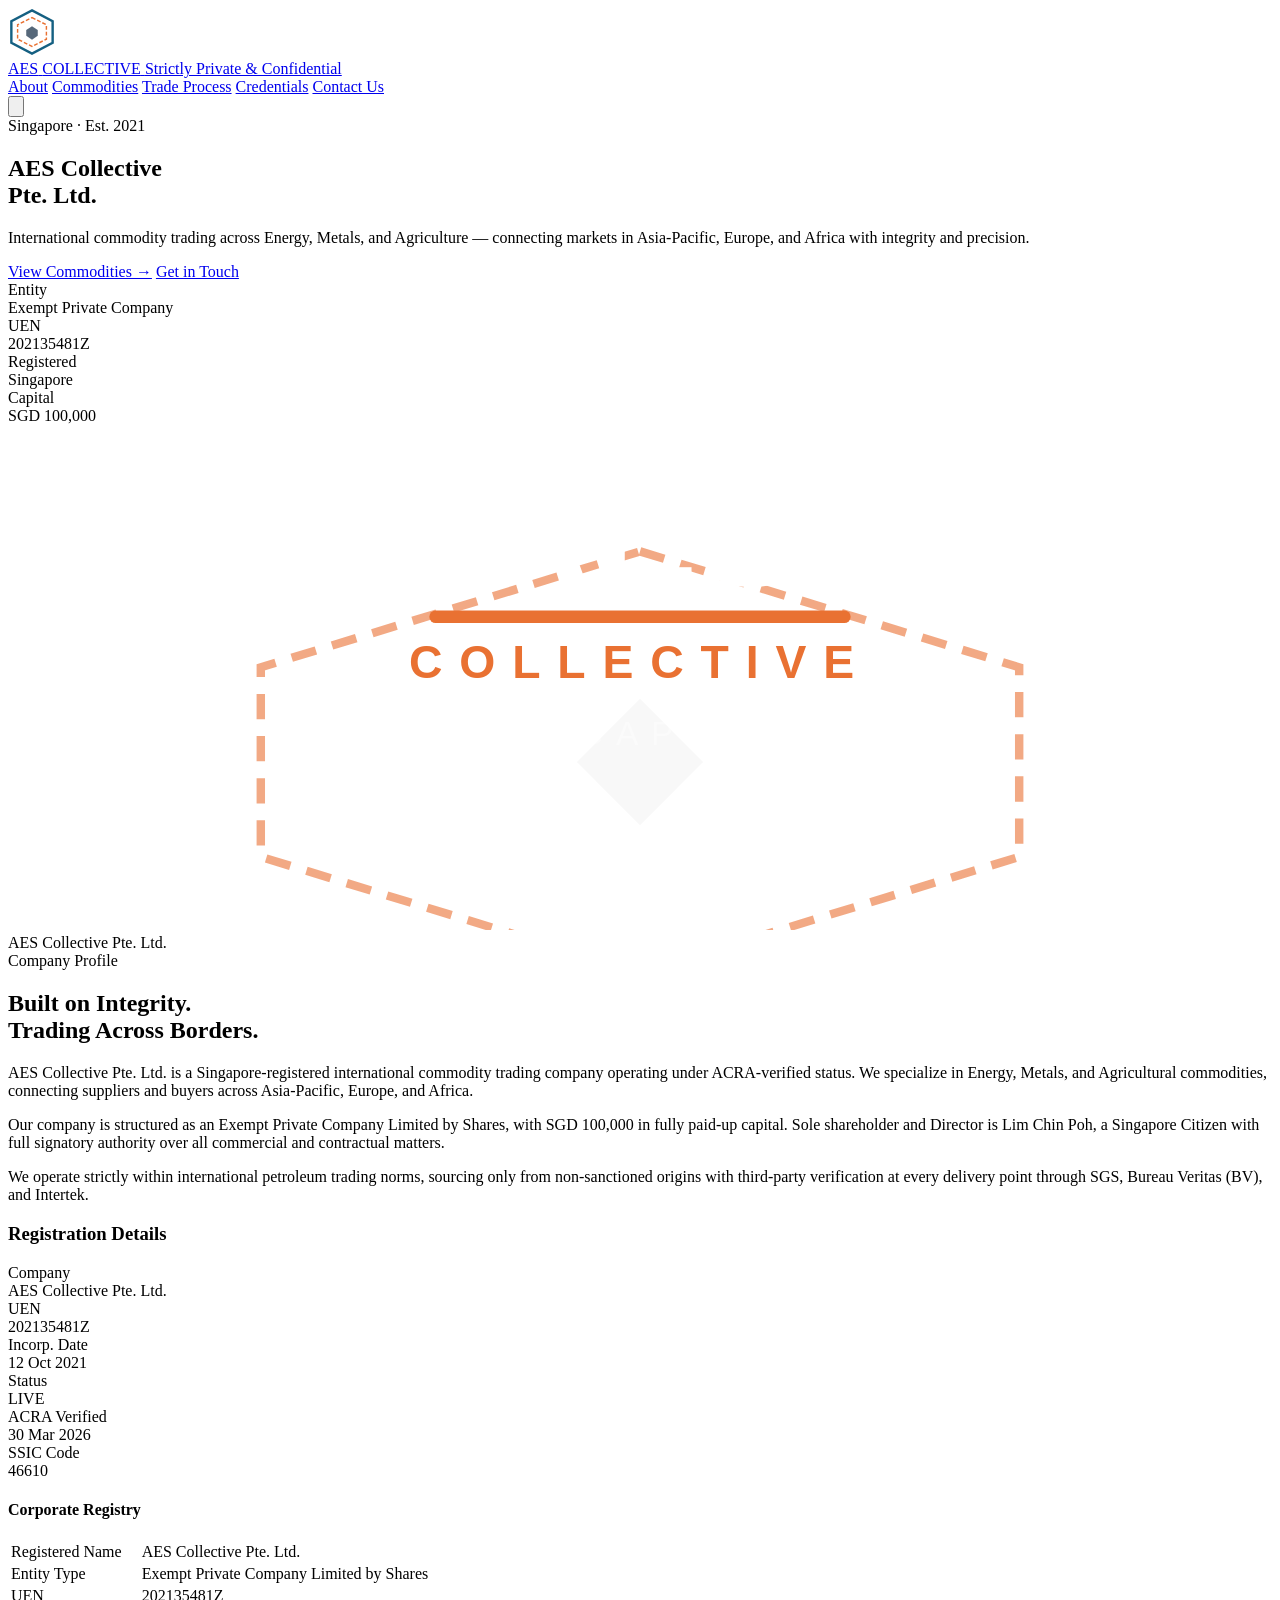
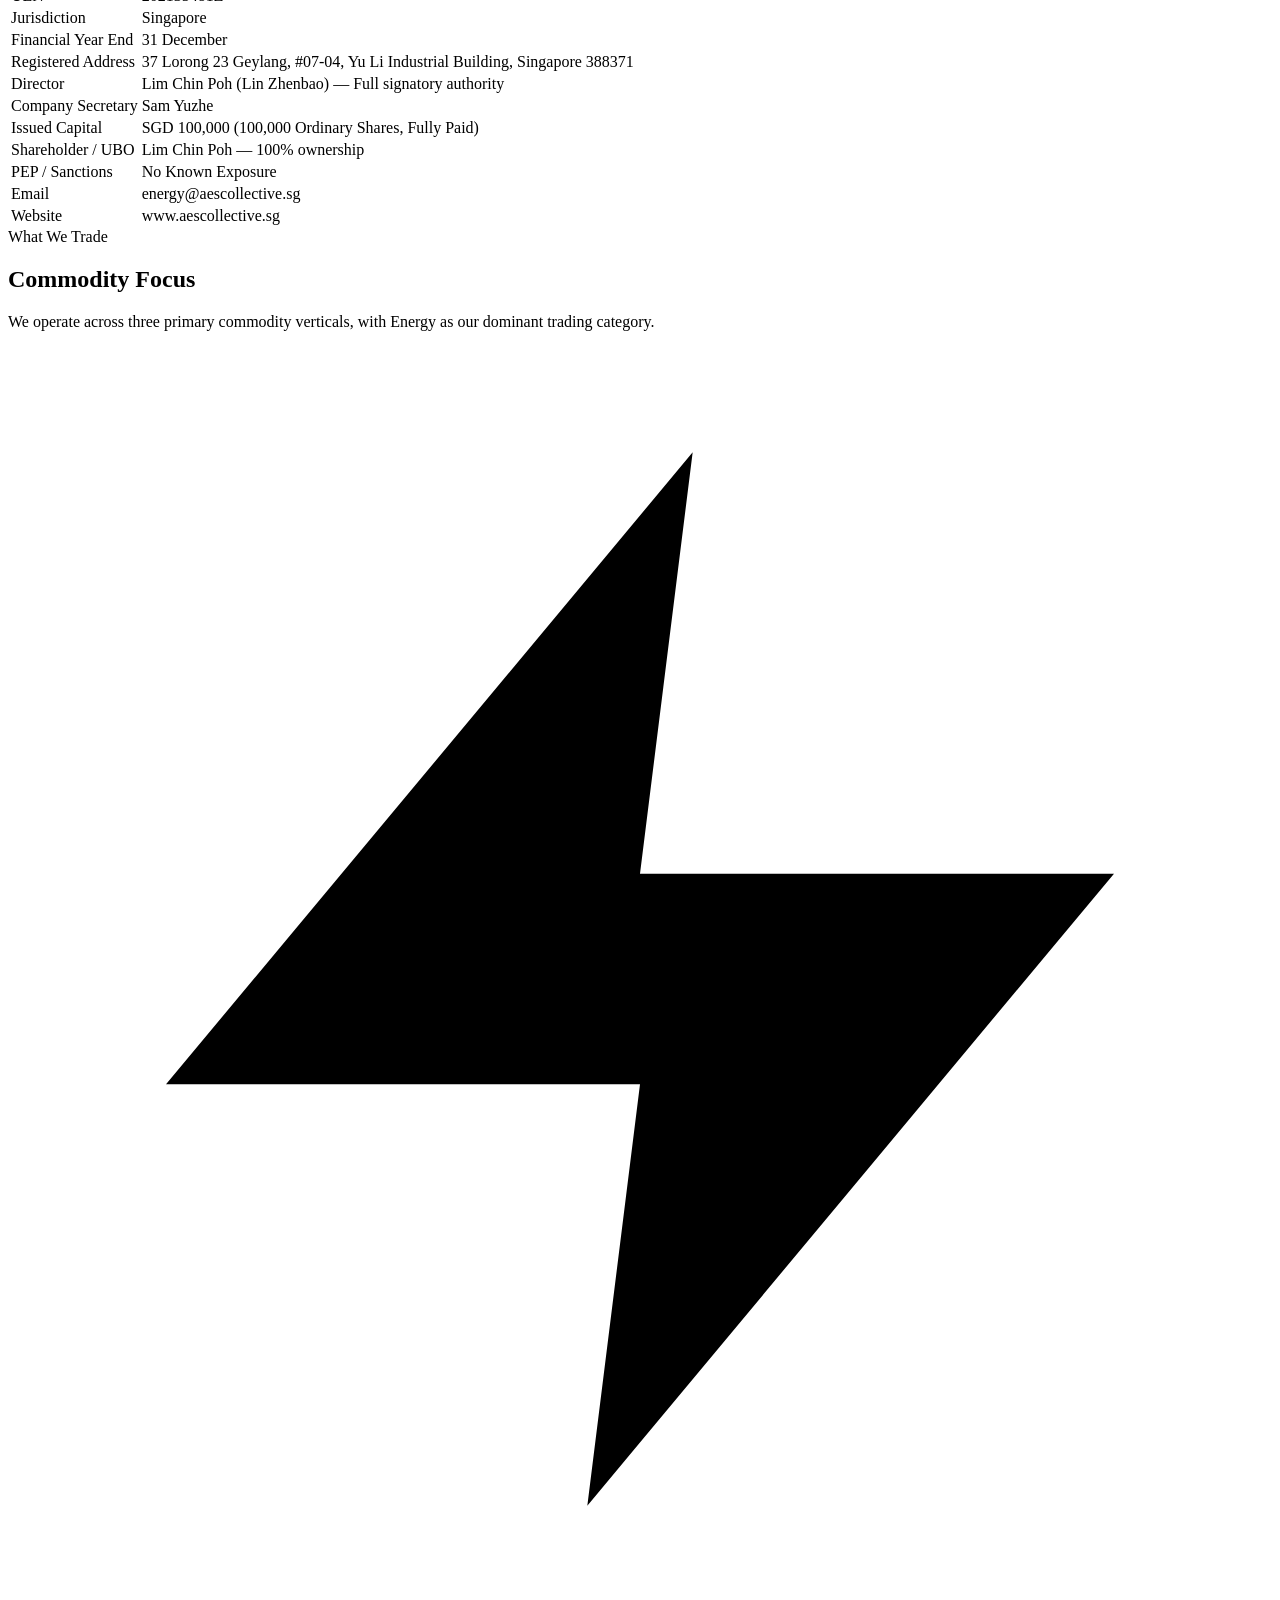
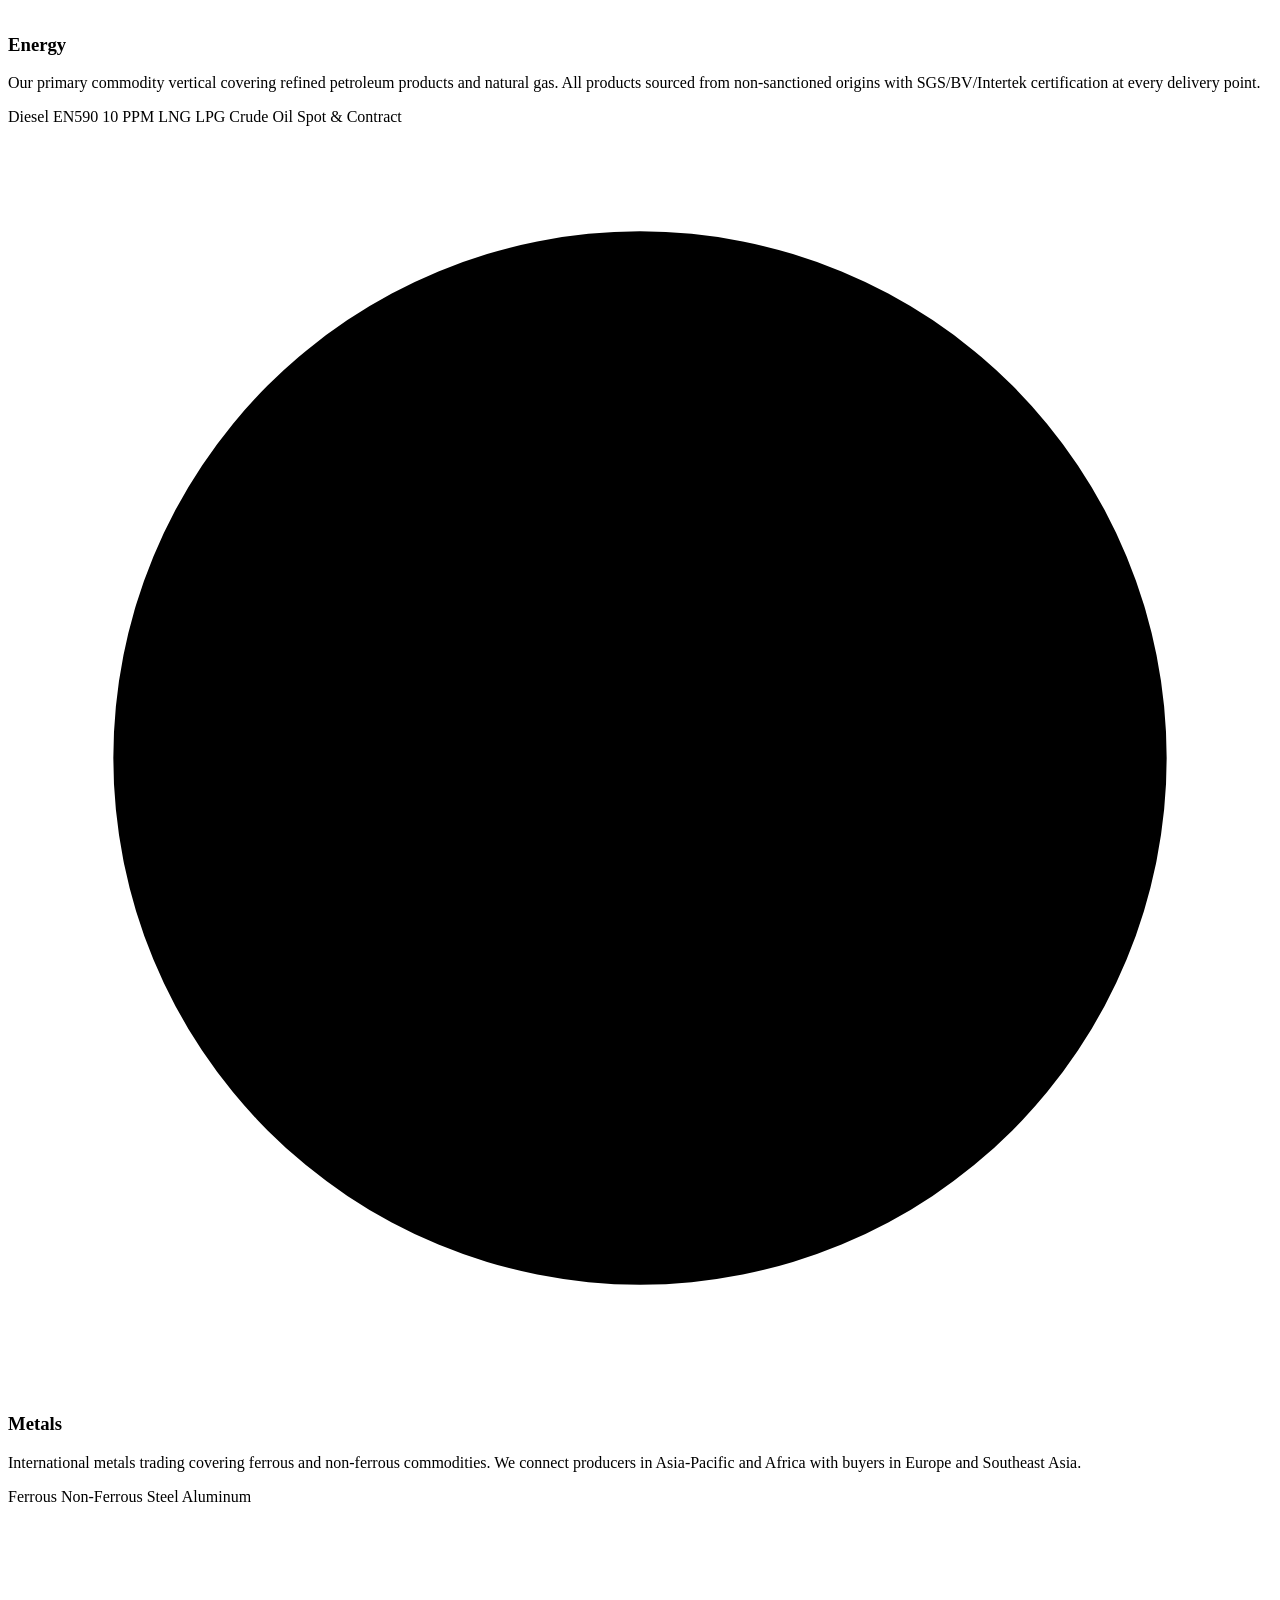
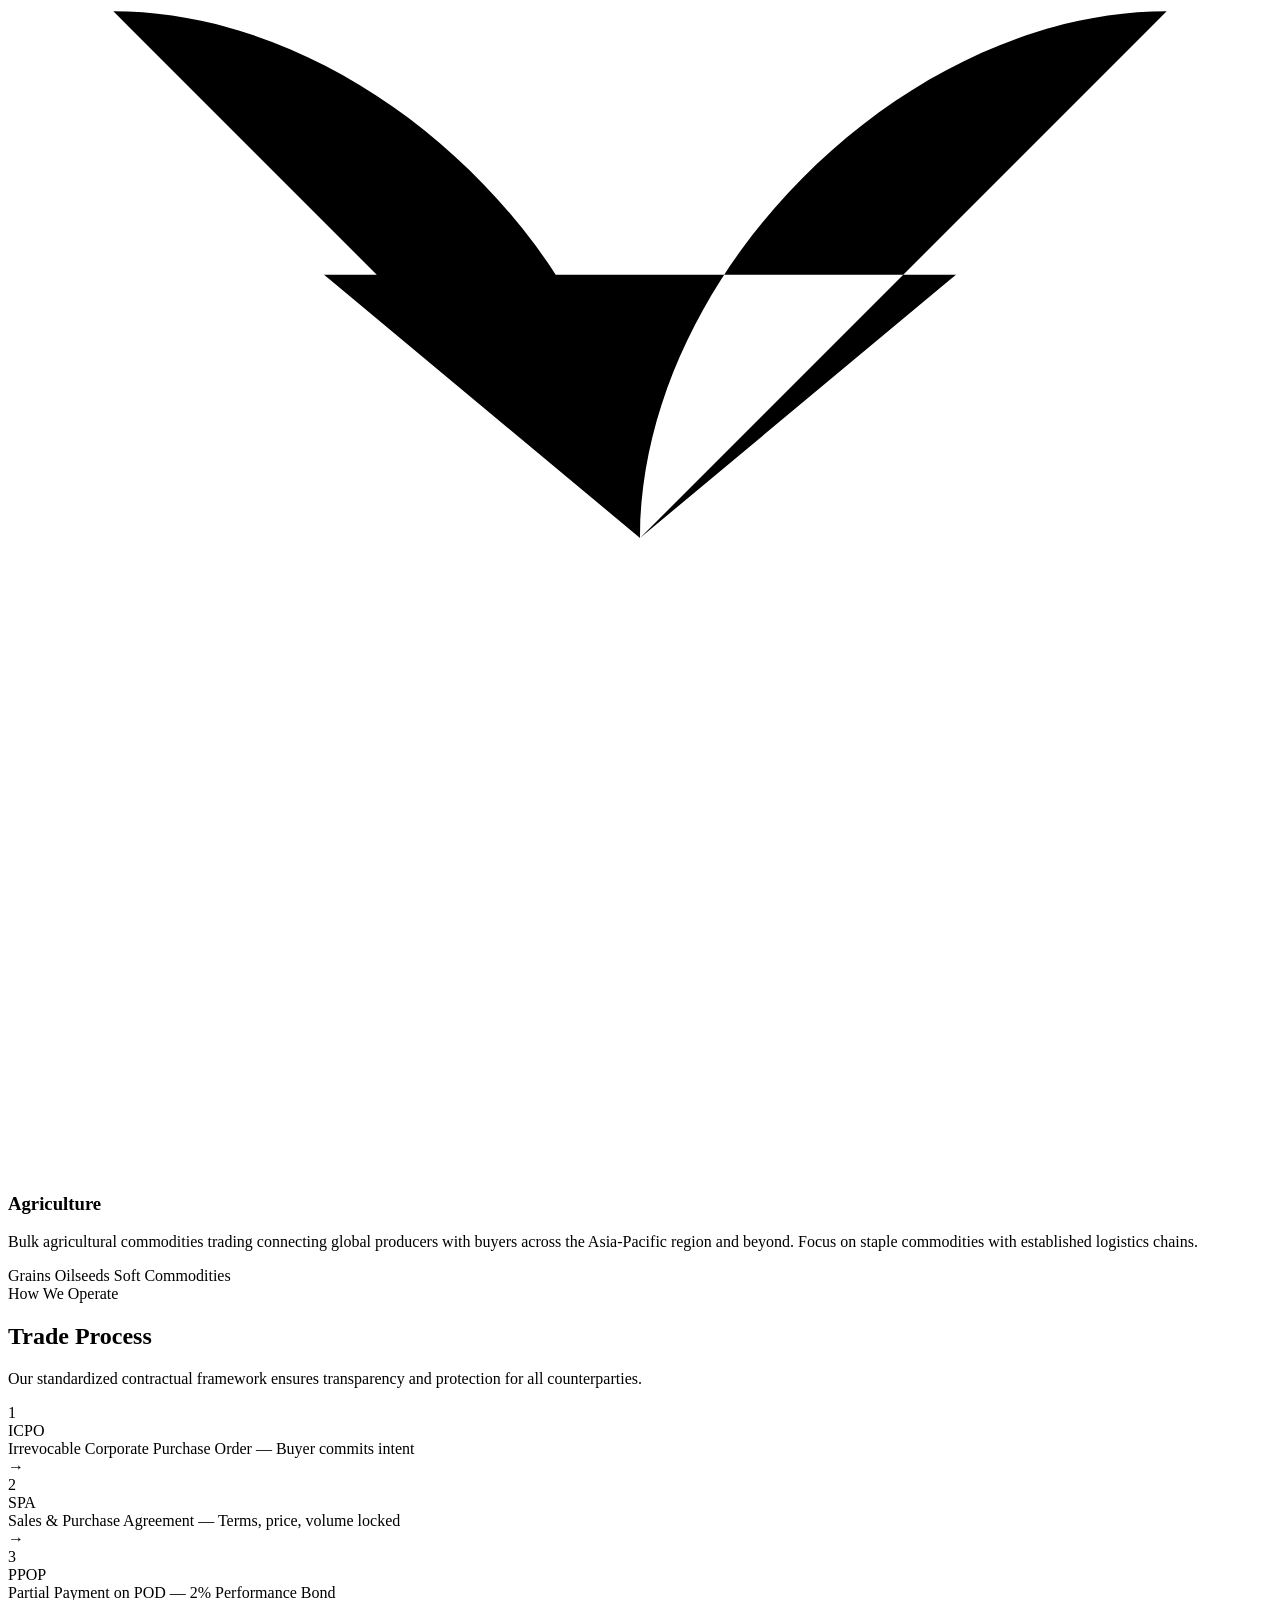
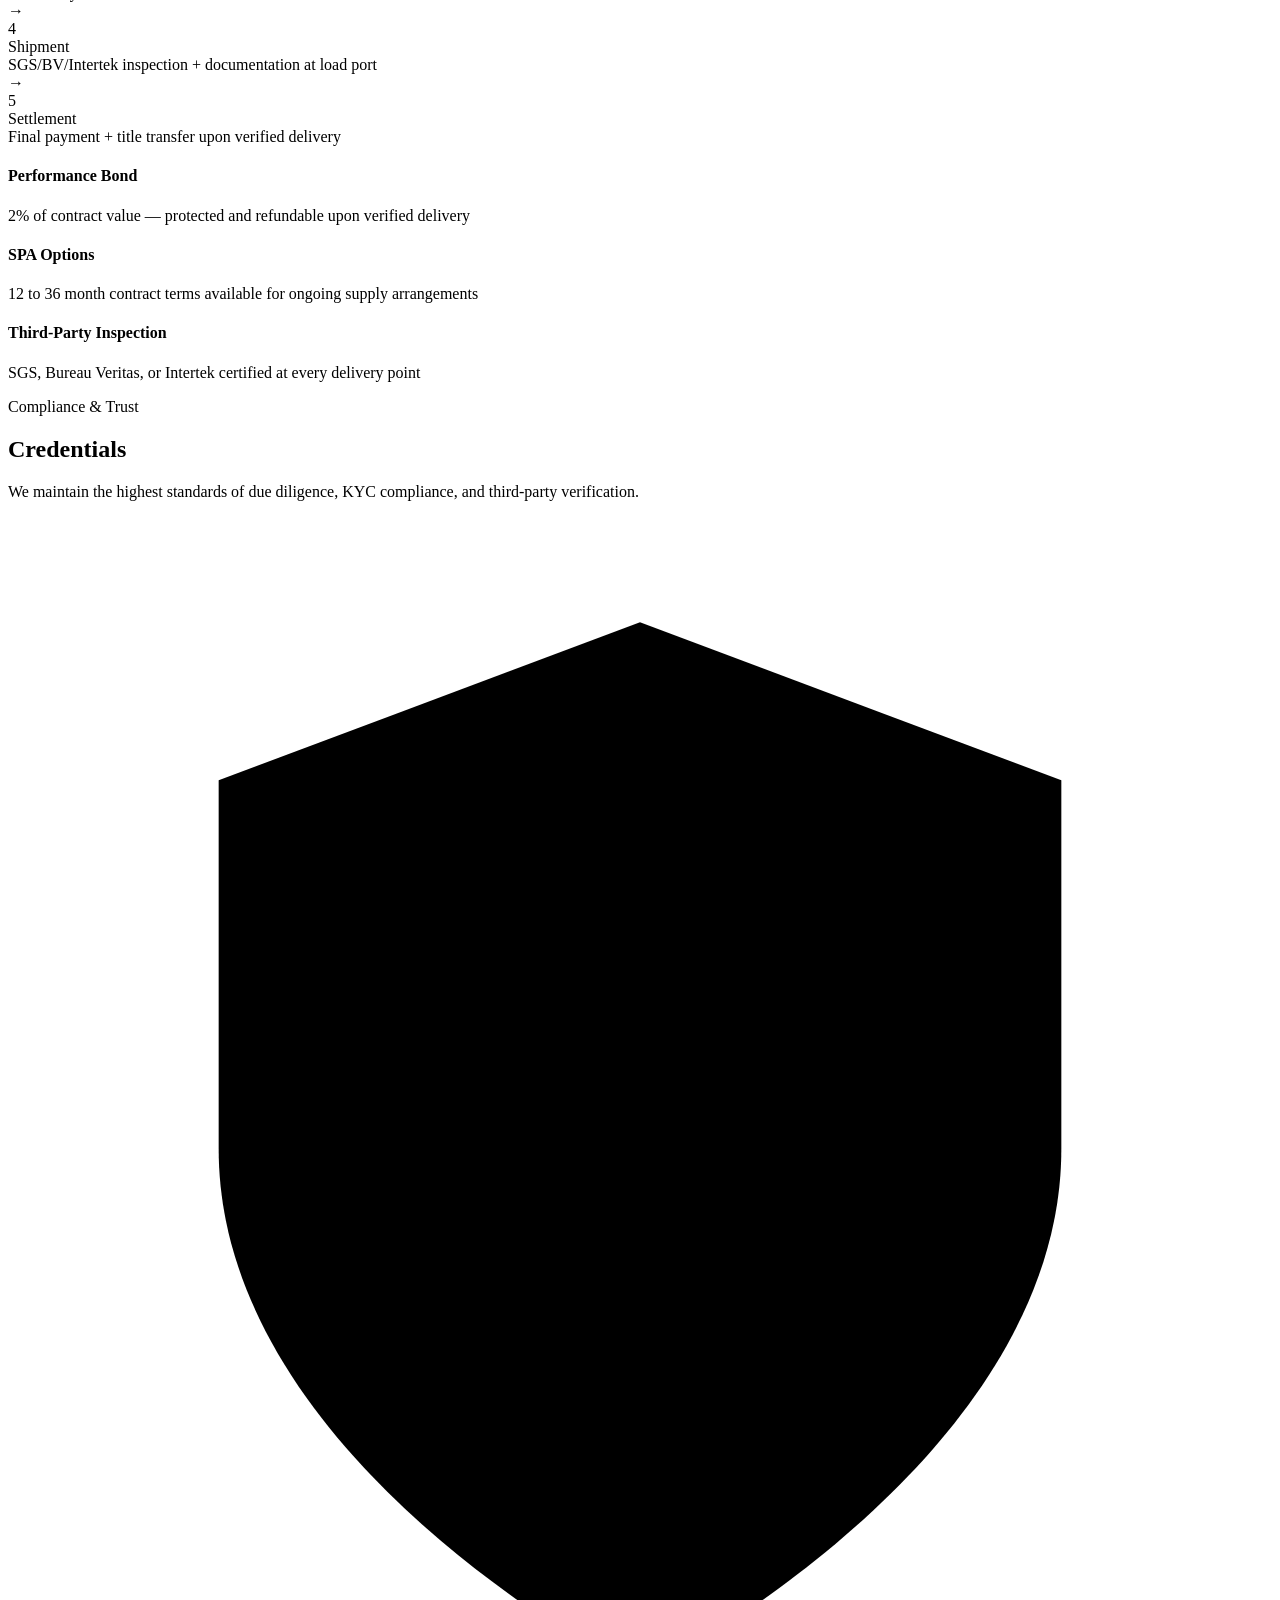
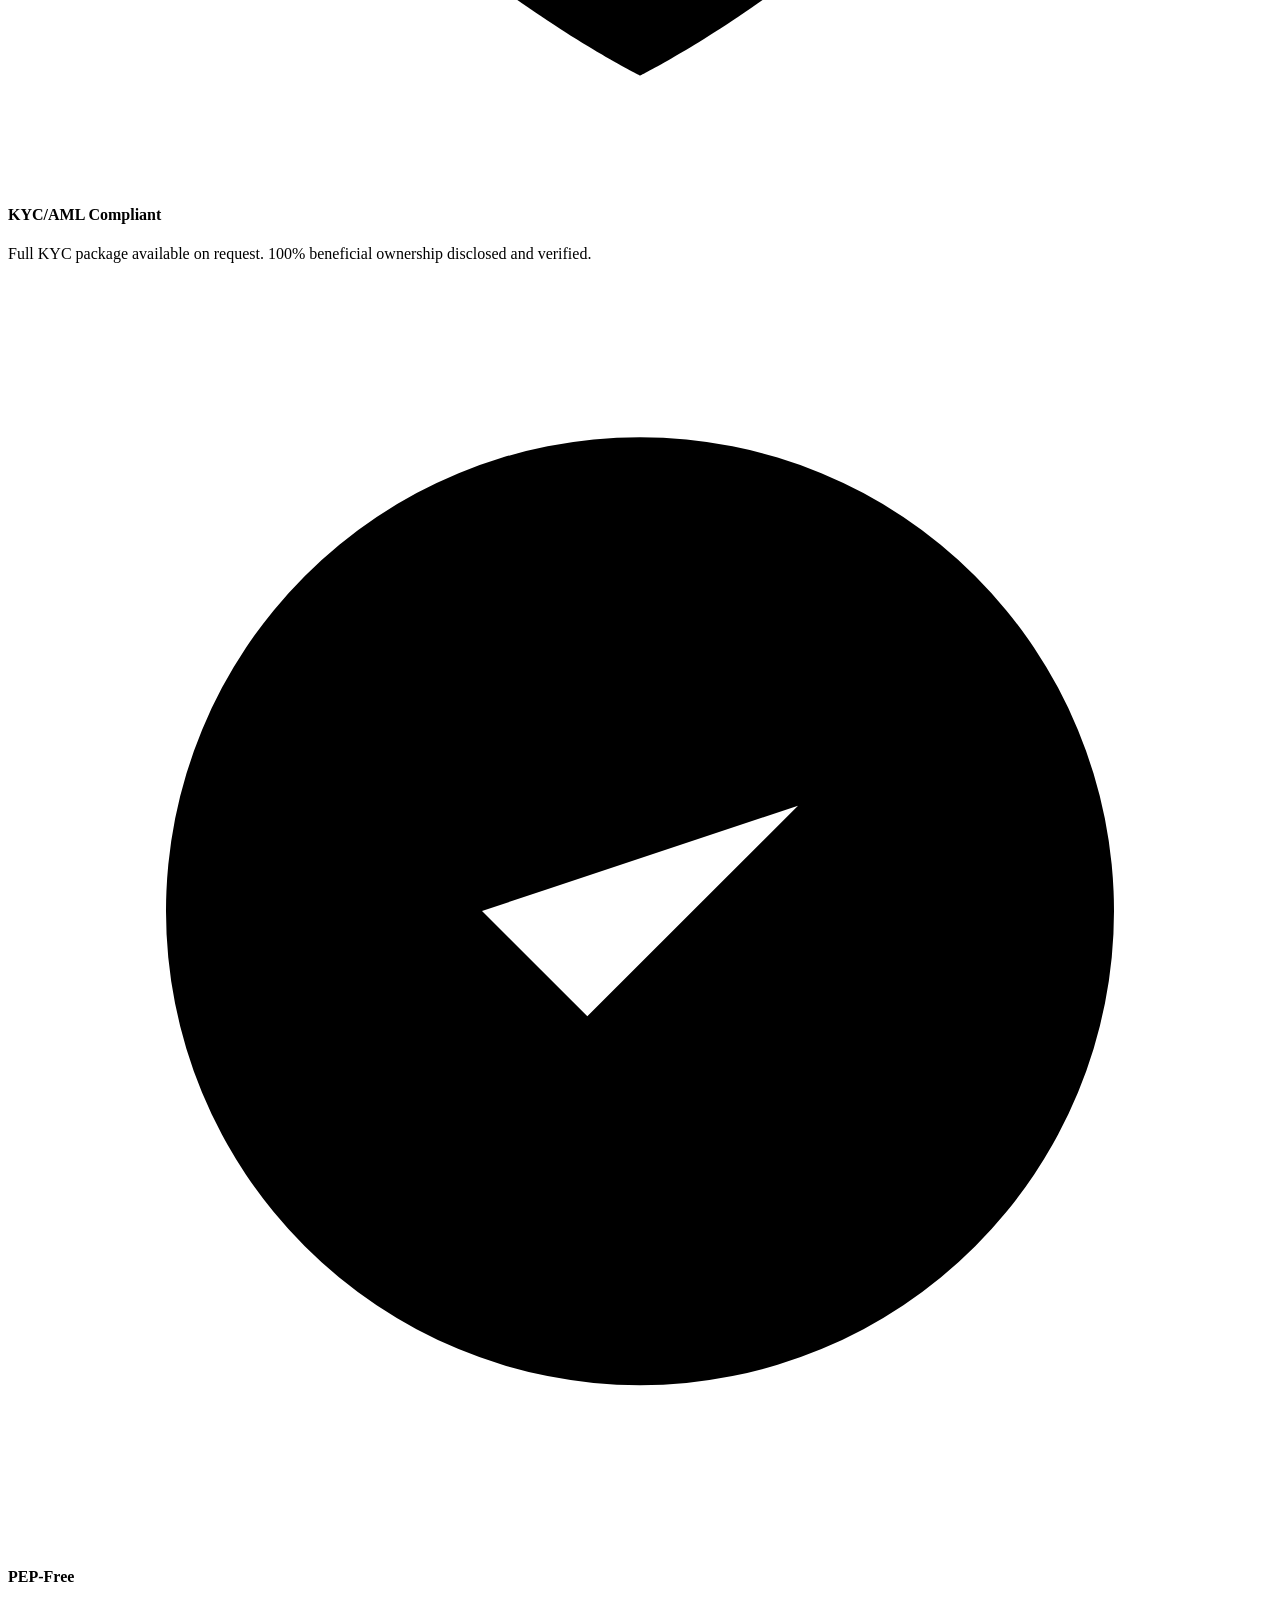
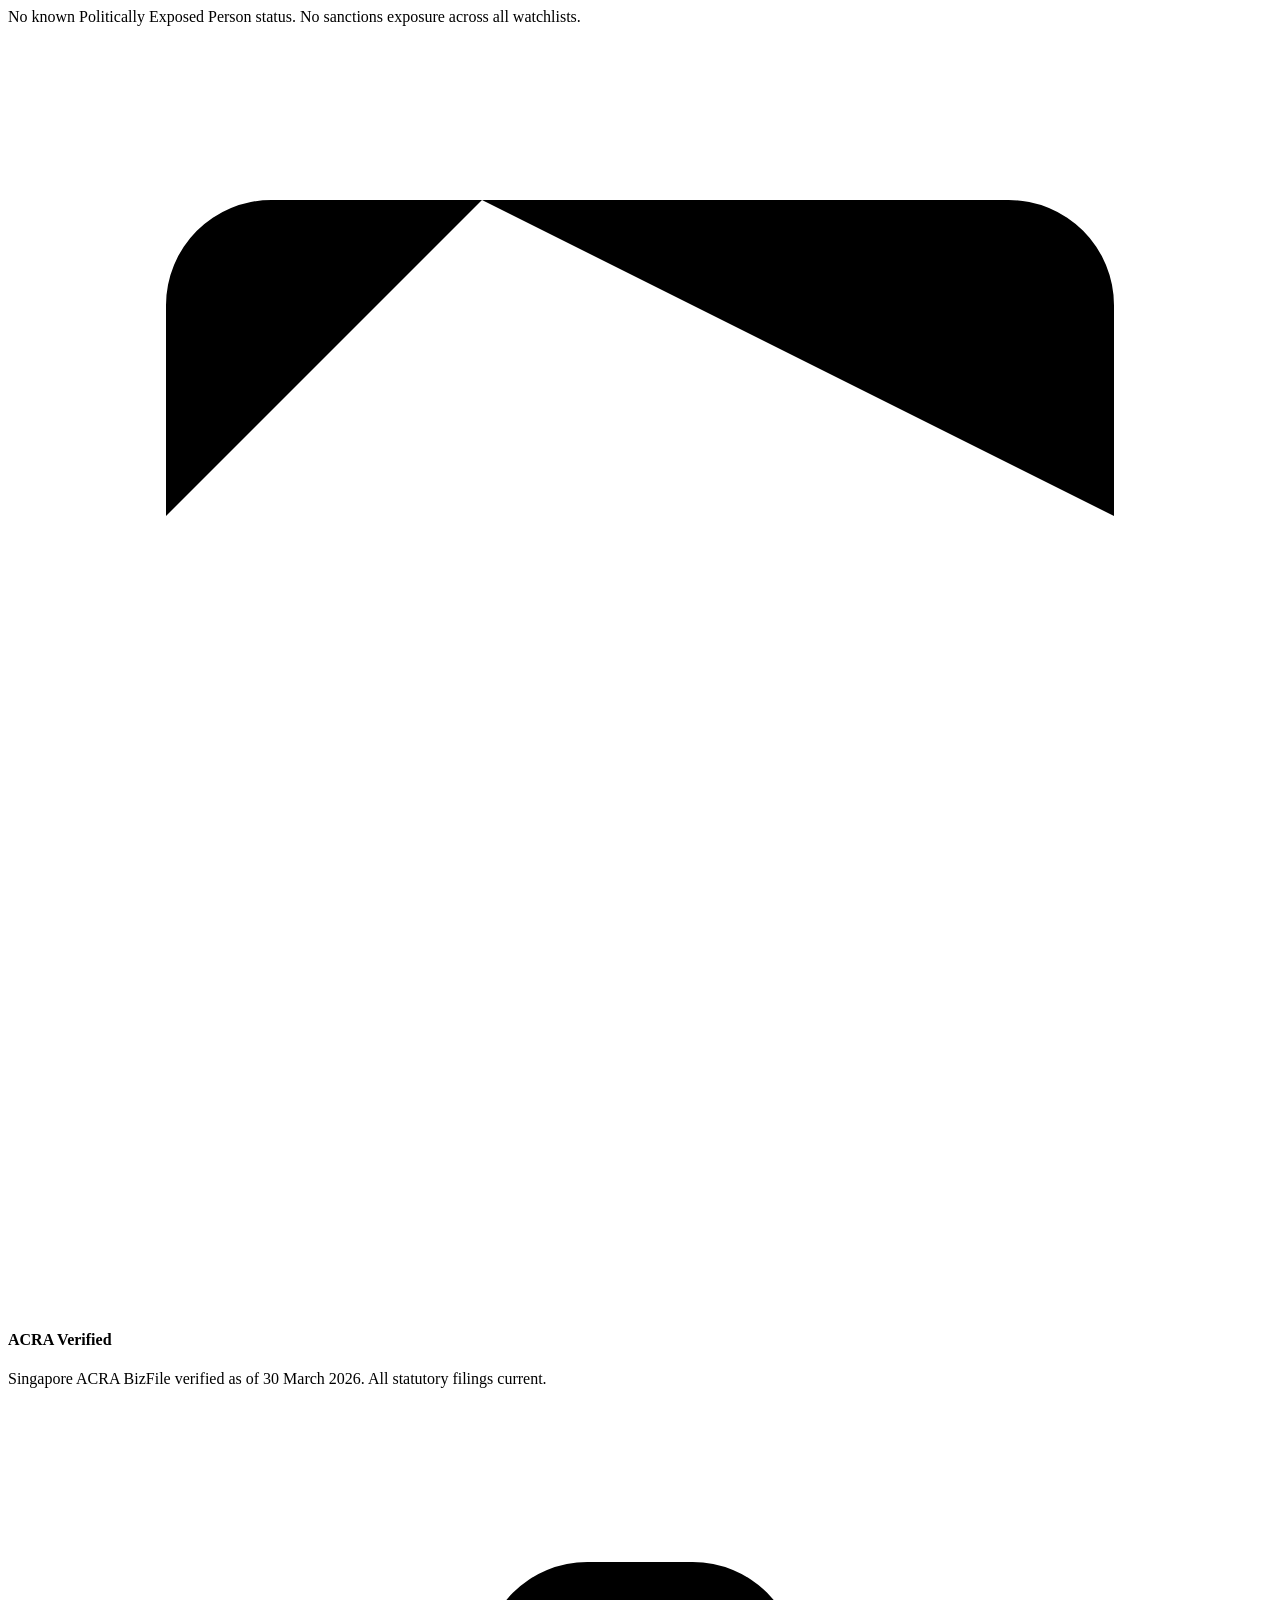
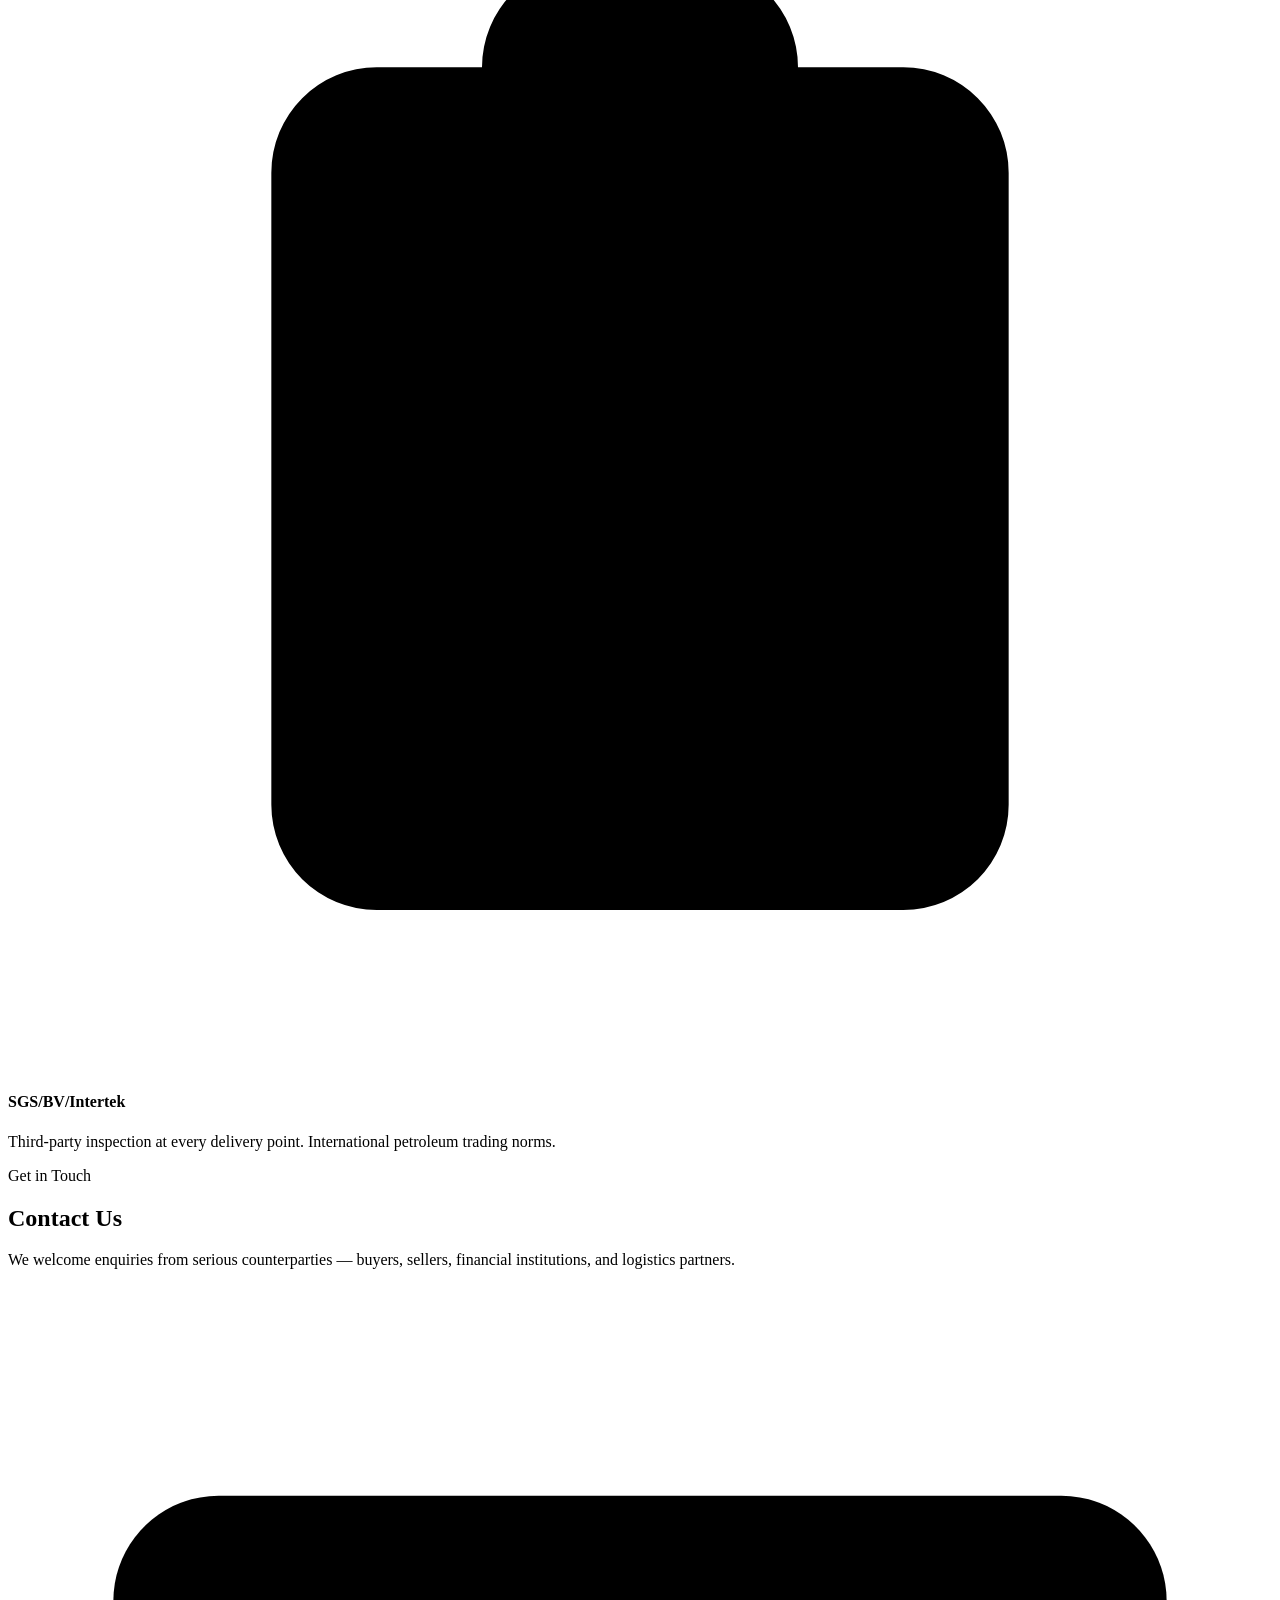
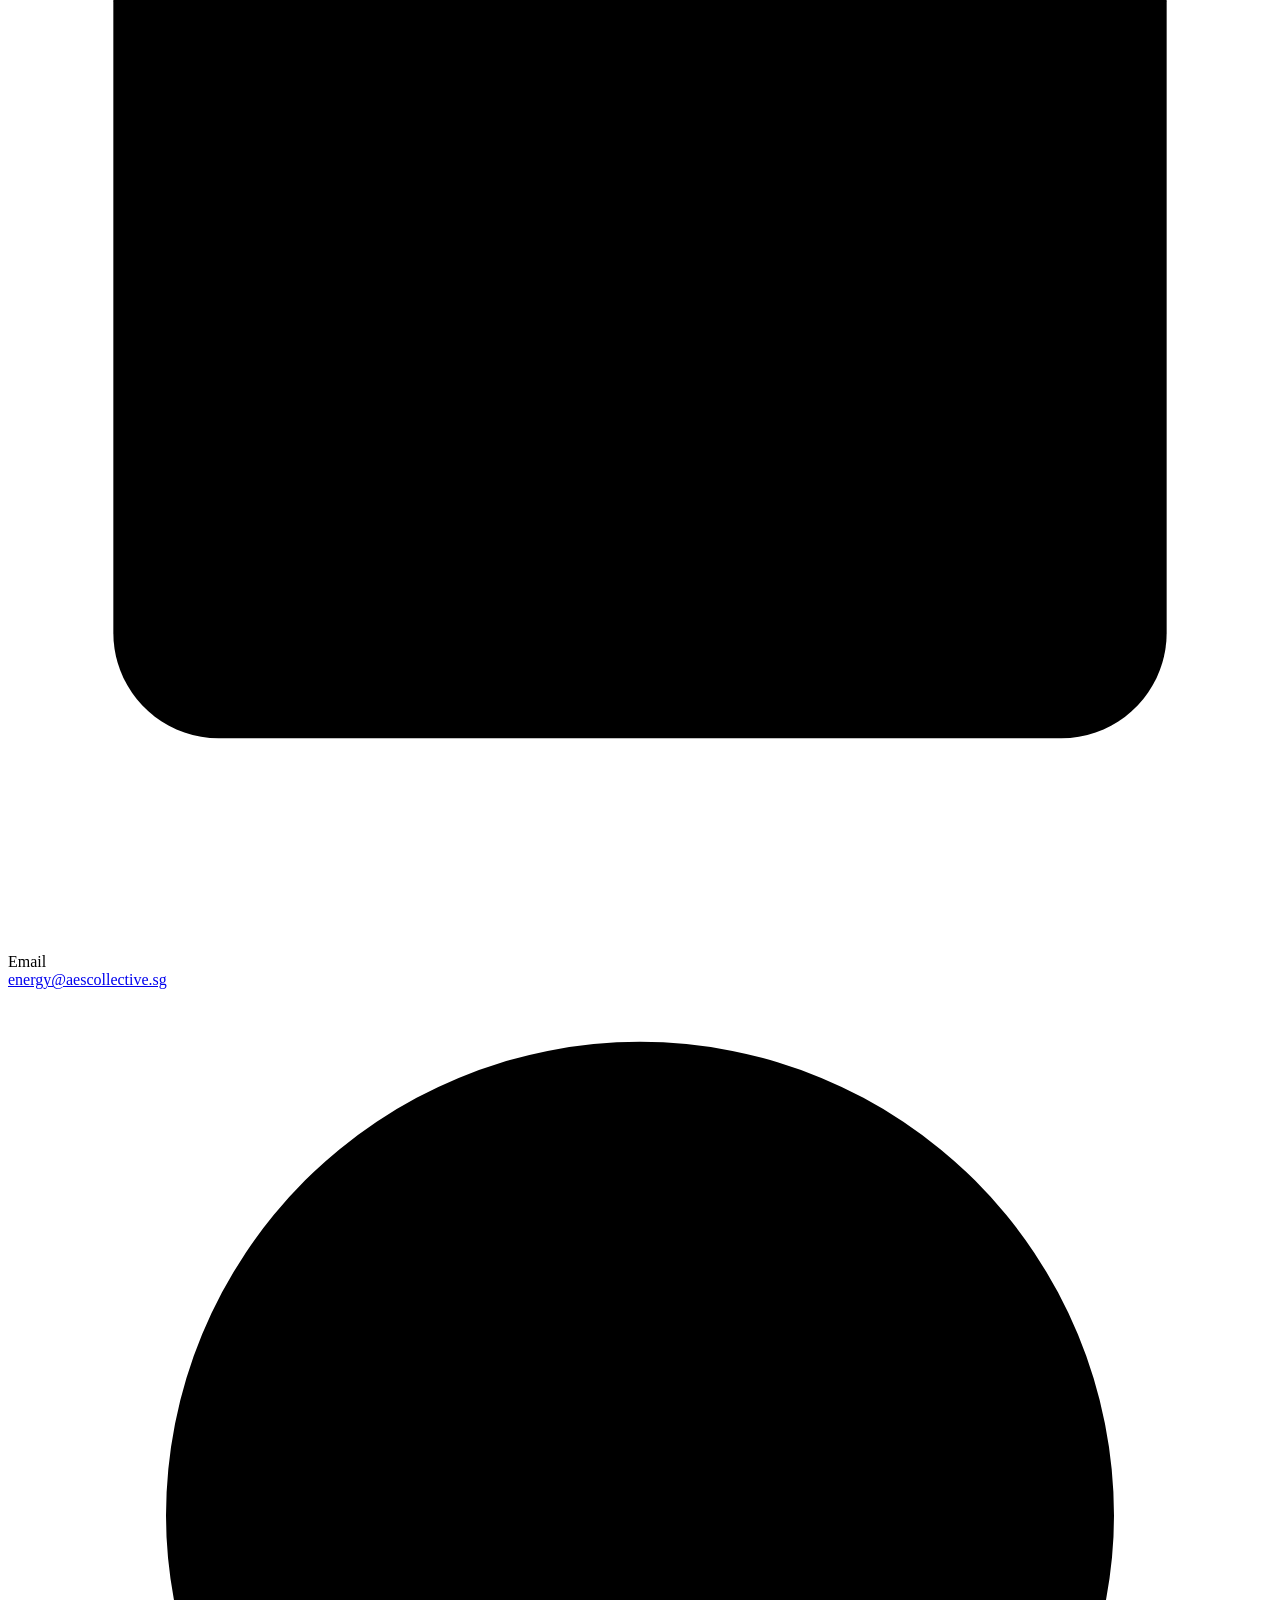
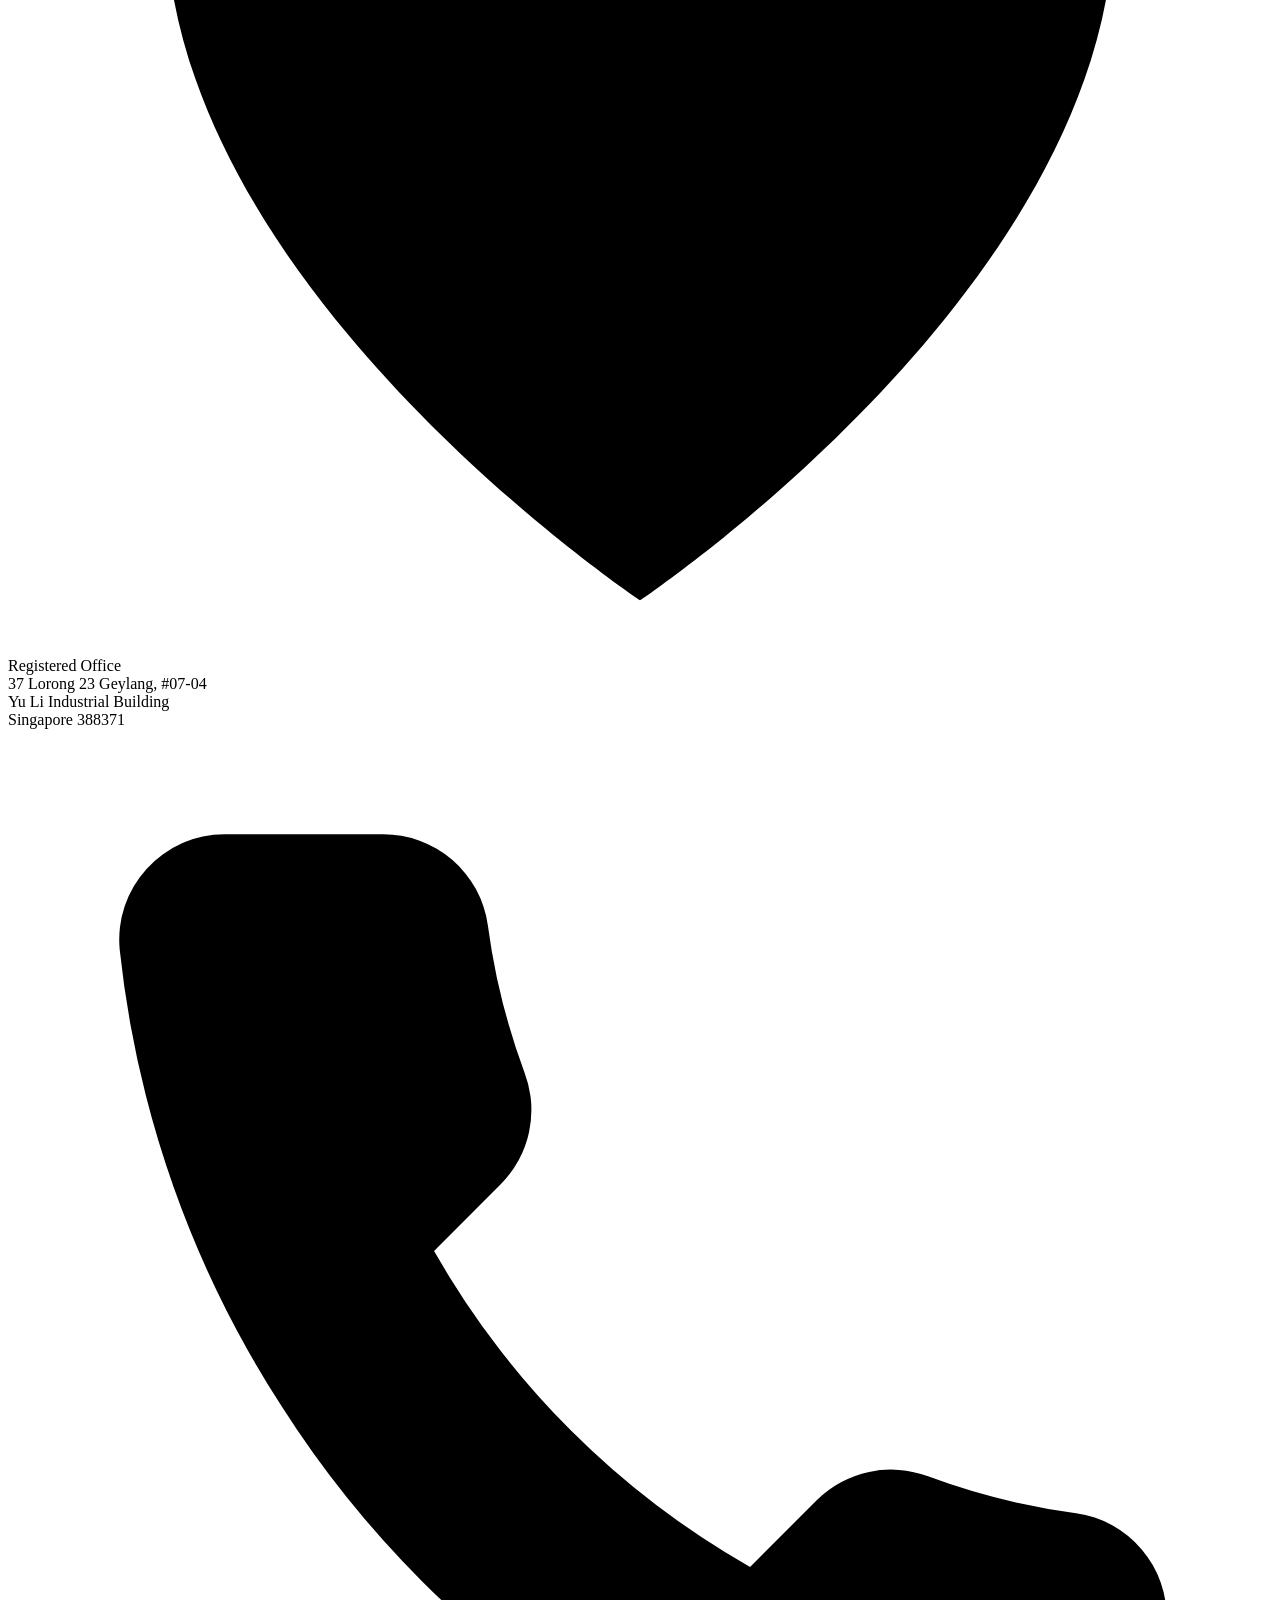
==== index.html @ ad21ae68 "Initial commit: AES Collective website" ====
<!DOCTYPE html>
<html lang="en">
<head>
  <meta charset="UTF-8">
  <meta name="viewport" content="width=device-width, initial-scale=1.0">
  <title>AES Collective Pte. Ltd. — International Commodity Trading, Singapore</title>
  <meta name="description" content="AES Collective Pte. Ltd. is a Singapore-based international commodity trading company specializing in Energy (Diesel EN590, LNG, LPG, Crude Oil), Metals, and Agricultural products. SGS/BV/Intertek certified. Strictly Private & Confidential.">
  <meta name="keywords" content="AES Collective, commodity trading Singapore, Diesel EN590, LNG, LPG, crude oil, international trade, energy trading">
  <link rel="icon" type="image/svg+xml" href="data:image/svg+xml,%3Csvg xmlns='http://www.w3.org/2000/svg' viewBox='0 0 100 100'%3E%3Cpolygon points='50,5 93,27.5 93,72.5 50,95 7,72.5 7,27.5' fill='none' stroke='%230E2841' stroke-width='6'/%3E%3Cpolygon points='50,20 80,35 80,65 50,80 20,65 20,35' fill='%23156082' stroke='%23E97132' stroke-width='3' stroke-dasharray='8,4'/%3E%3C/svg%3E">
  <link rel="stylesheet" href="css/style.css">
</head>
<body>

  <!-- NAVIGATION -->
  <nav class="nav" id="nav">
    <div class="nav-inner">
      <a href="#hero" class="nav-logo">
        <!-- Hexagon Logo SVG -->
        <svg width="48" height="48" viewBox="0 0 100 100" xmlns="http://www.w3.org/2000/svg">
          <polygon points="50,5 93,27.5 93,72.5 50,95 7,72.5 7,27.5" fill="none" stroke="#156082" stroke-width="5"/>
          <polygon points="50,20 80,35 80,65 50,80 20,65 20,35" fill="none" stroke="#E97132" stroke-width="3" stroke-dasharray="8,4"/>
          <polygon points="50,38 62,46 62,58 50,66 38,58 38,46" fill="#0E2841" opacity="0.7"/>
        </svg>
        <div class="nav-logo-text">
          <span class="nav-logo-name">AES</span>
          <span class="nav-logo-sub">COLLECTIVE</span>
          <span class="nav-tagline">Strictly Private &amp; Confidential</span>
        </div>
      </a>
      <div class="nav-links" id="navLinks">
        <a href="#about">About</a>
        <a href="#commodities">Commodities</a>
        <a href="#process">Trade Process</a>
        <a href="#credentials">Credentials</a>
        <a href="#contact" class="nav-cta">Contact Us</a>
      </div>
      <button class="nav-mobile-toggle" id="mobileToggle" aria-label="Toggle menu">
        <svg viewBox="0 0 24 24"><path d="M3 18h18v-2H3v2zm0-5h18v-2H3v2zm0-7v2h18V6H3z"/></svg>
      </button>
    </div>
  </nav>

  <!-- HERO -->
  <section class="hero" id="hero">
    <div class="container">
      <div class="hero-content">
        <div class="hero-text">
          <div class="hero-badge">Singapore · Est. 2021</div>
          <h1>AES Collective<br><span>Pte. Ltd.</span></h1>
          <p class="hero-subtitle">International commodity trading across Energy, Metals, and Agriculture — connecting markets in Asia-Pacific, Europe, and Africa with integrity and precision.</p>
          <div class="hero-actions">
            <a href="#commodities" class="btn btn-primary">View Commodities →</a>
            <a href="#contact" class="btn btn-secondary">Get in Touch</a>
          </div>
          <div class="hero-meta">
            <div class="hero-meta-item">
              <div class="hero-meta-label">Entity</div>
              <div class="hero-meta-value">Exempt Private Company</div>
            </div>
            <div class="hero-meta-item">
              <div class="hero-meta-label">UEN</div>
              <div class="hero-meta-value font-mono">202135481Z</div>
            </div>
            <div class="hero-meta-item">
              <div class="hero-meta-label">Registered</div>
              <div class="hero-meta-value highlight font-mono">Singapore</div>
            </div>
            <div class="hero-meta-item">
              <div class="hero-meta-label">Capital</div>
              <div class="hero-meta-value font-mono">SGD 100,000</div>
            </div>
          </div>
        </div>
        <div class="hero-visual">
          <div class="hero-logo-wrap">
            <svg width="100%" viewBox="0 0 300 120" xmlns="http://www.w3.org/2000/svg">
              <!-- Hexagon outer -->
              <polygon points="150,5 280,37.5 280,112.5 150,145 20,112.5 20,37.5" fill="none" stroke="white" stroke-opacity="0.15" stroke-width="2"/>
              <!-- Dashed inner hexagon -->
              <polygon points="150,30 240,57.5 240,102.5 150,130 60,102.5 60,57.5" fill="none" stroke="#E97132" stroke-width="2" stroke-dasharray="6,4" opacity="0.6"/>
              <!-- Center diamond -->
              <polygon points="150,65 165,80 150,95 135,80" fill="#E8E8E8" opacity="0.3"/>
              <!-- AES text -->
              <text x="150" y="38" text-anchor="middle" font-family="Inter, sans-serif" font-size="38" font-weight="800" fill="white">AES</text>
              <!-- Yellow underline -->
              <rect x="100" y="44" width="100" height="3" rx="1.5" fill="#E97132"/>
              <!-- COLLECTIVE -->
              <text x="150" y="60" text-anchor="middle" font-family="Inter, sans-serif" font-size="11" font-weight="700" fill="#E97132" letter-spacing="4">COLLECTIVE</text>
              <!-- SINGAPORE -->
              <text x="150" y="76" text-anchor="middle" font-family="Inter, sans-serif" font-size="8" font-weight="500" fill="rgba(255,255,255,0.4)" letter-spacing="3">SINGAPORE</text>
            </svg>
            <div class="hero-logo-label">AES Collective Pte. Ltd.</div>
          </div>
        </div>
      </div>
    </div>
  </section>

  <!-- ABOUT -->
  <section id="about">
    <div class="container">
      <div class="about-grid">
        <div class="about-content">
          <div class="section-label">Company Profile</div>
          <h2 class="section-title">Built on Integrity.<br>Trading Across Borders.</h2>
          <p>AES Collective Pte. Ltd. is a Singapore-registered international commodity trading company operating under ACRA-verified status. We specialize in Energy, Metals, and Agricultural commodities, connecting suppliers and buyers across Asia-Pacific, Europe, and Africa.</p>
          <p>Our company is structured as an Exempt Private Company Limited by Shares, with SGD 100,000 in fully paid-up capital. Sole shareholder and Director is Lim Chin Poh, a Singapore Citizen with full signatory authority over all commercial and contractual matters.</p>
          <p>We operate strictly within international petroleum trading norms, sourcing only from non-sanctioned origins with third-party verification at every delivery point through SGS, Bureau Veritas (BV), and Intertek.</p>
        </div>
        <div class="about-highlight">
          <h3>Registration Details</h3>
          <div class="stat-grid">
            <div class="stat">
              <div class="stat-label">Company</div>
              <div class="stat-value">AES Collective Pte. Ltd.</div>
            </div>
            <div class="stat">
              <div class="stat-label">UEN</div>
              <div class="stat-value">202135481Z</div>
            </div>
            <div class="stat">
              <div class="stat-label">Incorp. Date</div>
              <div class="stat-value">12 Oct 2021</div>
            </div>
            <div class="stat">
              <div class="stat-label">Status</div>
              <div class="stat-value">LIVE</div>
            </div>
            <div class="stat">
              <div class="stat-label">ACRA Verified</div>
              <div class="stat-value">30 Mar 2026</div>
            </div>
            <div class="stat">
              <div class="stat-label">SSIC Code</div>
              <div class="stat-value">46610</div>
            </div>
          </div>
        </div>
      </div>
      <!-- Registration info table -->
      <div class="about-reg-info">
        <h4>Corporate Registry</h4>
        <table>
          <tr><td>Registered Name</td><td>AES Collective Pte. Ltd.</td></tr>
          <tr><td>Entity Type</td><td>Exempt Private Company Limited by Shares</td></tr>
          <tr><td>UEN</td><td>202135481Z</td></tr>
          <tr><td>Jurisdiction</td><td>Singapore</td></tr>
          <tr><td>Financial Year End</td><td>31 December</td></tr>
          <tr><td>Registered Address</td><td>37 Lorong 23 Geylang, #07-04, Yu Li Industrial Building, Singapore 388371</td></tr>
          <tr><td>Director</td><td>Lim Chin Poh (Lin Zhenbao) — Full signatory authority</td></tr>
          <tr><td>Company Secretary</td><td>Sam Yuzhe</td></tr>
          <tr><td>Issued Capital</td><td>SGD 100,000 (100,000 Ordinary Shares, Fully Paid)</td></tr>
          <tr><td>Shareholder / UBO</td><td>Lim Chin Poh — 100% ownership</td></tr>
          <tr><td>PEP / Sanctions</td><td>No Known Exposure</td></tr>
          <tr><td>Email</td><td>energy@aescollective.sg</td></tr>
          <tr><td>Website</td><td>www.aescollective.sg</td></tr>
        </table>
      </div>
    </div>
  </section>

  <!-- COMMODITIES -->
  <section id="commodities">
    <div class="container">
      <div class="commodities-header">
        <div class="section-label">What We Trade</div>
        <h2 class="section-title">Commodity Focus</h2>
        <p class="section-subtitle">We operate across three primary commodity verticals, with Energy as our dominant trading category.</p>
      </div>
      <div class="commodities-grid">
        <!-- Energy Card -->
        <div class="commodity-card energy">
          <div class="commodity-icon">
            <svg viewBox="0 0 24 24"><path d="M13 2L3 14h9l-1 8 10-12h-9l1-8z"/></svg>
          </div>
          <h3>Energy</h3>
          <p>Our primary commodity vertical covering refined petroleum products and natural gas. All products sourced from non-sanctioned origins with SGS/BV/Intertek certification at every delivery point.</p>
          <div class="commodity-tags">
            <span class="commodity-tag">Diesel EN590 10 PPM</span>
            <span class="commodity-tag">LNG</span>
            <span class="commodity-tag">LPG</span>
            <span class="commodity-tag">Crude Oil</span>
            <span class="commodity-tag">Spot &amp; Contract</span>
          </div>
        </div>
        <!-- Metals Card -->
        <div class="commodity-card metals">
          <div class="commodity-icon">
            <svg viewBox="0 0 24 24"><path d="M12 2a10 10 0 1 0 0 20 10 10 0 0 0 0-20zm0 4v8l4 4"/></svg>
          </div>
          <h3>Metals</h3>
          <p>International metals trading covering ferrous and non-ferrous commodities. We connect producers in Asia-Pacific and Africa with buyers in Europe and Southeast Asia.</p>
          <div class="commodity-tags">
            <span class="commodity-tag">Ferrous</span>
            <span class="commodity-tag">Non-Ferrous</span>
            <span class="commodity-tag">Steel</span>
            <span class="commodity-tag">Aluminum</span>
          </div>
        </div>
        <!-- Agriculture Card -->
        <div class="commodity-card agriculture">
          <div class="commodity-icon">
            <svg viewBox="0 0 24 24"><path d="M12 22V12M12 12C12 7 7 2 2 2M12 12C12 7 17 2 22 2M12 2v10M2 12h20M6 7l6 5 6-5"/></svg>
          </div>
          <h3>Agriculture</h3>
          <p>Bulk agricultural commodities trading connecting global producers with buyers across the Asia-Pacific region and beyond. Focus on staple commodities with established logistics chains.</p>
          <div class="commodity-tags">
            <span class="commodity-tag">Grains</span>
            <span class="commodity-tag">Oilseeds</span>
            <span class="commodity-tag">Soft Commodities</span>
          </div>
        </div>
      </div>
    </div>
  </section>

  <!-- TRADE PROCESS -->
  <section class="process" id="process">
    <div class="container">
      <div class="process-header">
        <div class="section-label">How We Operate</div>
        <h2 class="section-title">Trade Process</h2>
        <p class="section-subtitle">Our standardized contractual framework ensures transparency and protection for all counterparties.</p>
      </div>
      <div class="process-flow">
        <div class="process-step">
          <div class="process-step-num">1</div>
          <div class="process-step-title">ICPO</div>
          <div class="process-step-desc">Irrevocable Corporate Purchase Order — Buyer commits intent</div>
        </div>
        <div class="process-arrow">→</div>
        <div class="process-step">
          <div class="process-step-num">2</div>
          <div class="process-step-title">SPA</div>
          <div class="process-step-desc">Sales & Purchase Agreement — Terms, price, volume locked</div>
        </div>
        <div class="process-arrow">→</div>
        <div class="process-step">
          <div class="process-step-num">3</div>
          <div class="process-step-title">PPOP</div>
          <div class="process-step-desc">Partial Payment on POD — 2% Performance Bond</div>
        </div>
        <div class="process-arrow">→</div>
        <div class="process-step">
          <div class="process-step-num">4</div>
          <div class="process-step-title">Shipment</div>
          <div class="process-step-desc">SGS/BV/Intertek inspection + documentation at load port</div>
        </div>
        <div class="process-arrow">→</div>
        <div class="process-step">
          <div class="process-step-num">5</div>
          <div class="process-step-title">Settlement</div>
          <div class="process-step-desc">Final payment + title transfer upon verified delivery</div>
        </div>
      </div>
      <div class="process-details">
        <div class="process-detail-card">
          <h4>Performance Bond</h4>
          <p>2% of contract value — protected and refundable upon verified delivery</p>
        </div>
        <div class="process-detail-card">
          <h4>SPA Options</h4>
          <p>12 to 36 month contract terms available for ongoing supply arrangements</p>
        </div>
        <div class="process-detail-card">
          <h4>Third-Party Inspection</h4>
          <p>SGS, Bureau Veritas, or Intertek certified at every delivery point</p>
        </div>
      </div>
    </div>
  </section>

  <!-- CREDENTIALS -->
  <section id="credentials">
    <div class="container">
      <div class="credentials-header">
        <div class="section-label">Compliance & Trust</div>
        <h2 class="section-title">Credentials</h2>
        <p class="section-subtitle">We maintain the highest standards of due diligence, KYC compliance, and third-party verification.</p>
      </div>
      <div class="credentials-grid">
        <div class="credential-card">
          <div class="credential-icon">
            <svg viewBox="0 0 24 24"><path d="M12 22s8-4 8-10V5l-8-3-8 3v7c0 6 8 10 8 10z"/></svg>
          </div>
          <h4>KYC/AML Compliant</h4>
          <p>Full KYC package available on request. 100% beneficial ownership disclosed and verified.</p>
        </div>
        <div class="credential-card">
          <div class="credential-icon">
            <svg viewBox="0 0 24 24"><path d="M9 12l2 2 4-4m6 2a9 9 0 1 1-18 0 9 9 0 0 1 18 0z"/></svg>
          </div>
          <h4>PEP-Free</h4>
          <p>No known Politically Exposed Person status. No sanctions exposure across all watchlists.</p>
        </div>
        <div class="credential-card">
          <div class="credential-icon">
            <svg viewBox="0 0 24 24"><path d="M9 3H5a2 2 0 0 0-2 2v4m6-6h10a2 2 0 0 1 2 2v4M9 3v11m0 0H5m4 0h10m0-11v11M3 16h18M3 11h18"/></svg>
          </div>
          <h4>ACRA Verified</h4>
          <p>Singapore ACRA BizFile verified as of 30 March 2026. All statutory filings current.</p>
        </div>
        <div class="credential-card">
          <div class="credential-icon">
            <svg viewBox="0 0 24 24"><path d="M9 5H7a2 2 0 0 0-2 2v12a2 2 0 0 0 2 2h10a2 2 0 0 0 2-2V7a2 2 0 0 0-2-2h-2M9 5a2 2 0 0 0 2 2h2a2 2 0 0 0 2-2M9 5a2 2 0 0 1 2-2h2a2 2 0 0 1 2 2"/></svg>
          </div>
          <h4>SGS/BV/Intertek</h4>
          <p>Third-party inspection at every delivery point. International petroleum trading norms.</p>
        </div>
      </div>
    </div>
  </section>

  <!-- CONTACT -->
  <section id="contact">
    <div class="container">
      <div class="contact-grid">
        <div class="contact-info">
          <div class="section-label">Get in Touch</div>
          <h2 class="section-title">Contact Us</h2>
          <p>We welcome enquiries from serious counterparties — buyers, sellers, financial institutions, and logistics partners.</p>
          <div class="contact-items">
            <div class="contact-item">
              <div class="contact-item-icon">
                <svg viewBox="0 0 24 24"><path d="M4 4h16c1.1 0 2 .9 2 2v12c0 1.1-.9 2-2 2H4c-1.1 0-2-.9-2-2V6c0-1.1.9-2 2-2z"/><polyline points="22,6 12,13 2,6"/></svg>
              </div>
              <div>
                <div class="contact-item-label">Email</div>
                <div class="contact-item-value"><a href="mailto:energy@aescollective.sg">energy@aescollective.sg</a></div>
              </div>
            </div>
            <div class="contact-item">
              <div class="contact-item-icon">
                <svg viewBox="0 0 24 24"><path d="M21 10c0 7-9 13-9 13s-9-6-9-13a9 9 0 0 1 18 0z"/><circle cx="12" cy="10" r="3"/></svg>
              </div>
              <div>
                <div class="contact-item-label">Registered Office</div>
                <div class="contact-item-value">37 Lorong 23 Geylang, #07-04<br>Yu Li Industrial Building<br>Singapore 388371</div>
              </div>
            </div>
            <div class="contact-item">
              <div class="contact-item-icon">
                <svg viewBox="0 0 24 24"><path d="M22 16.92v3a2 2 0 0 1-2.18 2 19.79 19.79 0 0 1-8.63-3.07 19.5 19.5 0 0 1-6-6 19.79 19.79 0 0 1-3.07-8.67A2 2 0 0 1 4.11 2h3a2 2 0 0 1 2 1.72 12.84 12.84 0 0 0 .7 2.81 2 2 0 0 1-.45 2.11L8.09 9.91a16 16 0 0 0 6 6l1.27-1.27a2 2 0 0 1 2.11-.45 12.84 12.84 0 0 0 2.81.7A2 2 0 0 1 22 16.92z"/></svg>
              </div>
              <div>
                <div class="contact-item-label">Director</div>
                <div class="contact-item-value">Lim Chin Poh</div>
              </div>
            </div>
            <div class="contact-item">
              <div class="contact-item-icon">
                <svg viewBox="0 0 24 24"><circle cx="12" cy="12" r="10"/><line x1="2" y1="12" x2="22" y2="12"/><path d="M12 2a15.3 15.3 0 0 1 4 10 15.3 15.3 0 0 1-4 10 15.3 15.3 0 0 1-4-10 15.3 15.3 0 0 1 4-10z"/></svg>
              </div>
              <div>
                <div class="contact-item-label">Website</div>
                <div class="contact-item-value"><a href="https://www.aescollective.sg" target="_blank">www.aescollective.sg</a></div>
              </div>
            </div>
          </div>
        </div>
        <div class="contact-form-wrap">
          <h3>Send an Enquiry</h3>
          <p>All communications are treated with strict confidentiality.</p>
          <form id="contactForm" action="#" method="POST">
            <div class="form-row">
              <div class="form-group">
                <label for="name">Full Name</label>
                <input type="text" id="name" name="name" placeholder="Your name" required>
              </div>
              <div class="form-group">
                <label for="company">Company</label>
                <input type="text" id="company" name="company" placeholder="Your company">
              </div>
            </div>
            <div class="form-group">
              <label for="email">Email Address</label>
              <input type="email" id="email" name="email" placeholder="you@company.com" required>
            </div>
            <div class="form-group">
              <label for="commodity">Commodity Interest</label>
              <select id="commodity" name="commodity">
                <option value="">Select a commodity</option>
                <option value="diesel">Diesel EN590 10 PPM</option>
                <option value="lng">LNG (Liquefied Natural Gas)</option>
                <option value="lpg">LPG (Liquefied Petroleum Gas)</option>
                <option value="crude">Crude Oil</option>
                <option value="metals">Metals</option>
                <option value="agriculture">Agriculture</option>
                <option value="other">Other / General</option>
              </select>
            </div>
            <div class="form-group">
              <label for="message">Message</label>
              <textarea id="message" name="message" placeholder="Describe your enquiry — volume, origin/destination, timeline..."></textarea>
            </div>
            <button type="submit" class="btn btn-primary" style="width:100%; justify-content:center;">Send Enquiry →</button>
            <p class="form-disclaimer">🔒 All enquiries are treated as strictly private and confidential in accordance with our corporate privacy policy. No information will be shared with third parties without explicit consent.</p>
          </form>
        </div>
      </div>
    </div>
  </section>

  <!-- FOOTER -->
  <footer class="footer">
    <div class="container">
      <div class="footer-inner">
        <div class="footer-brand">
          <span class="footer-logo">AES Collective Pte. Ltd.</span>
          <span class="footer-tagline">Strictly Private &amp; Confidential</span>
        </div>
        <div class="footer-status">System Active — Singapore</div>
        <div class="footer-copy">&copy; 2026 AES Collective Pte. Ltd. All rights reserved.</div>
        <div class="footer-links">
          <a href="#about">About</a>
          <a href="#commodities">Commodities</a>
          <a href="#process">Process</a>
          <a href="#contact">Contact</a>
        </div>
      </div>
    </div>
  </footer>

  <!-- Mobile Nav Script -->
  <script>
    // Simple mobile toggle
    document.getElementById('mobileToggle').addEventListener('click', function() {
      var links = document.getElementById('navLinks');
      if (links.style.display === 'flex') {
        links.style.display = 'none';
      } else {
        links.style.display = 'flex';
        links.style.flexDirection = 'column';
        links.style.position = 'absolute';
        links.style.top = '72px';
        links.style.left = '0';
        links.style.right = '0';
        links.style.background = '#0E2841';
        links.style.padding = '16px';
        links.style.borderBottom = '1px solid rgba(255,255,255,0.1)';
      }
    });

    // Close mobile nav on link click
    document.querySelectorAll('#navLinks a').forEach(function(link) {
      link.addEventListener('click', function() {
        document.getElementById('navLinks').style.display = 'none';
      });
    });

    // Form handler
    document.getElementById('contactForm').addEventListener('submit', function(e) {
      e.preventDefault();
      var btn = this.querySelector('button[type=submit]');
      btn.textContent = '✓ Message Sent';
      btn.style.background = '#196B24';
      setTimeout(function() {
        btn.textContent = 'Send Enquiry →';
        btn.style.background = '';
      }, 3000);
    });
  </script>
</body>
</html>
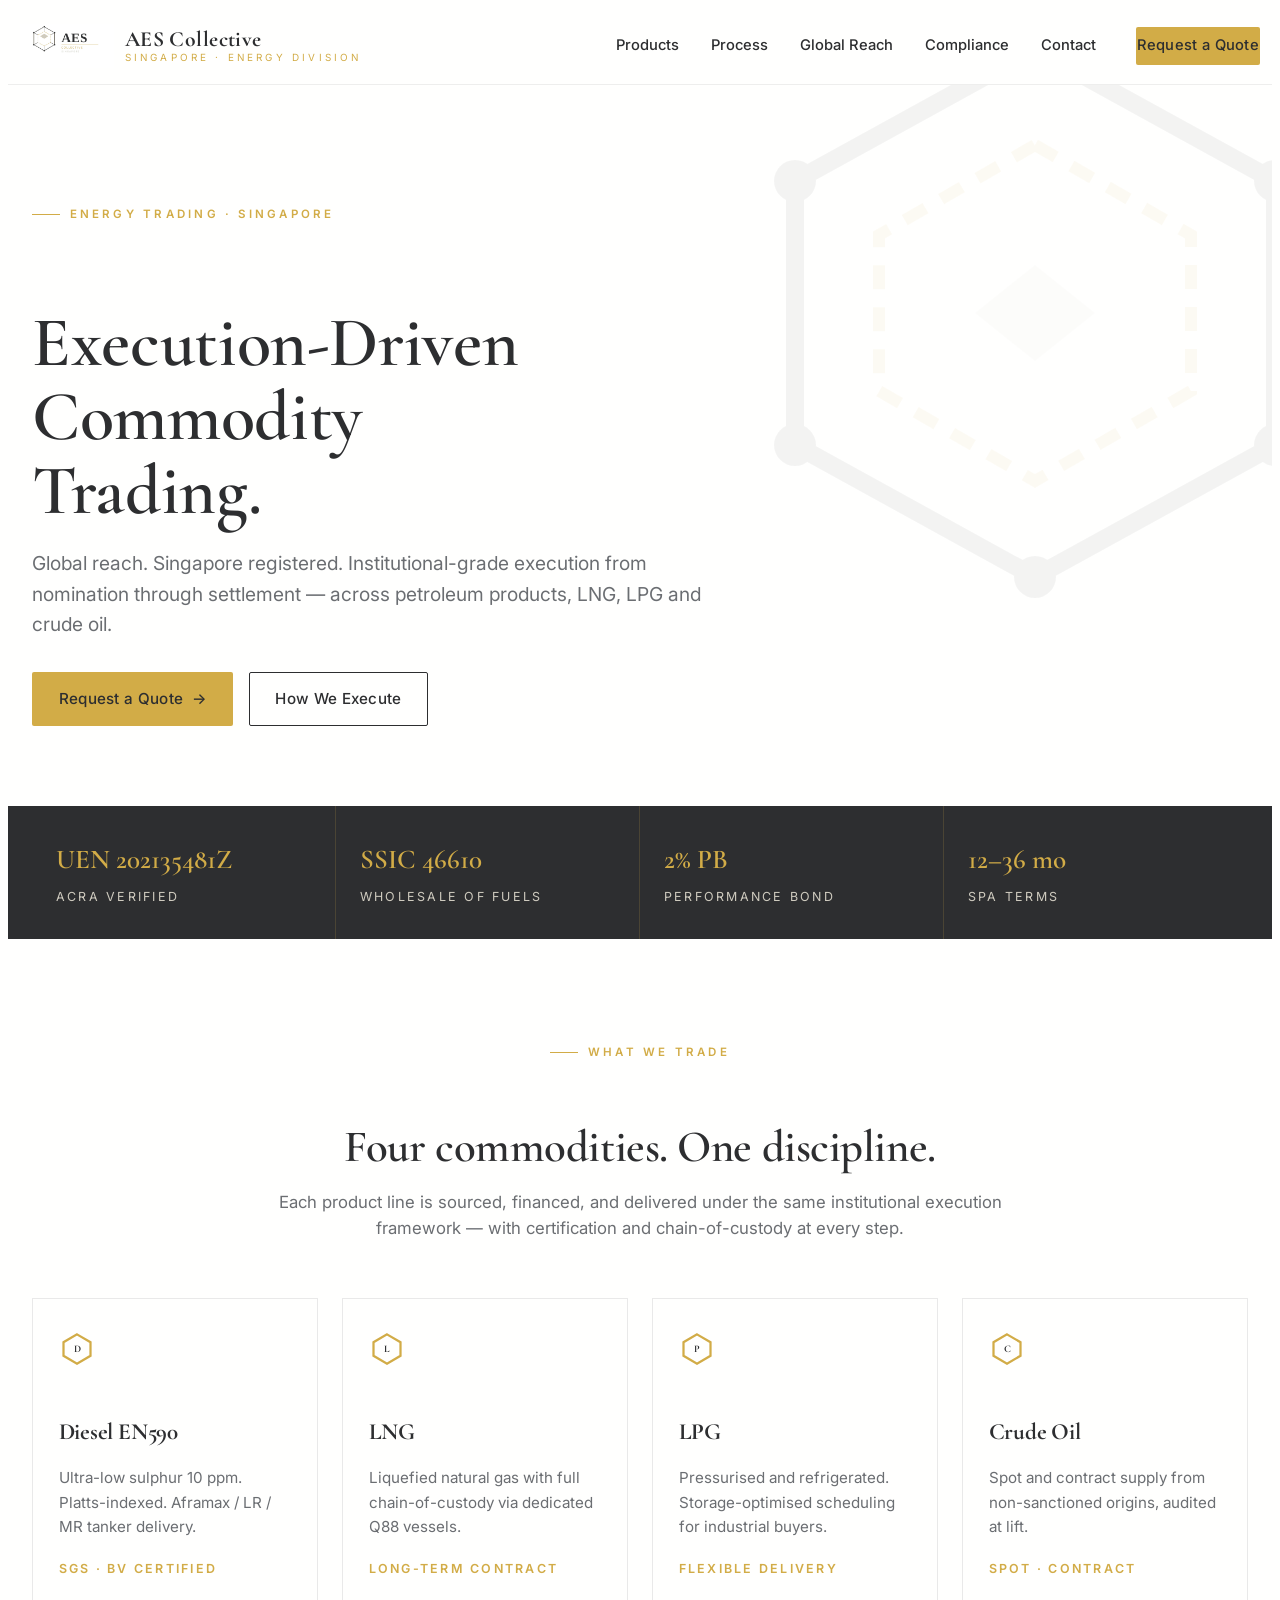
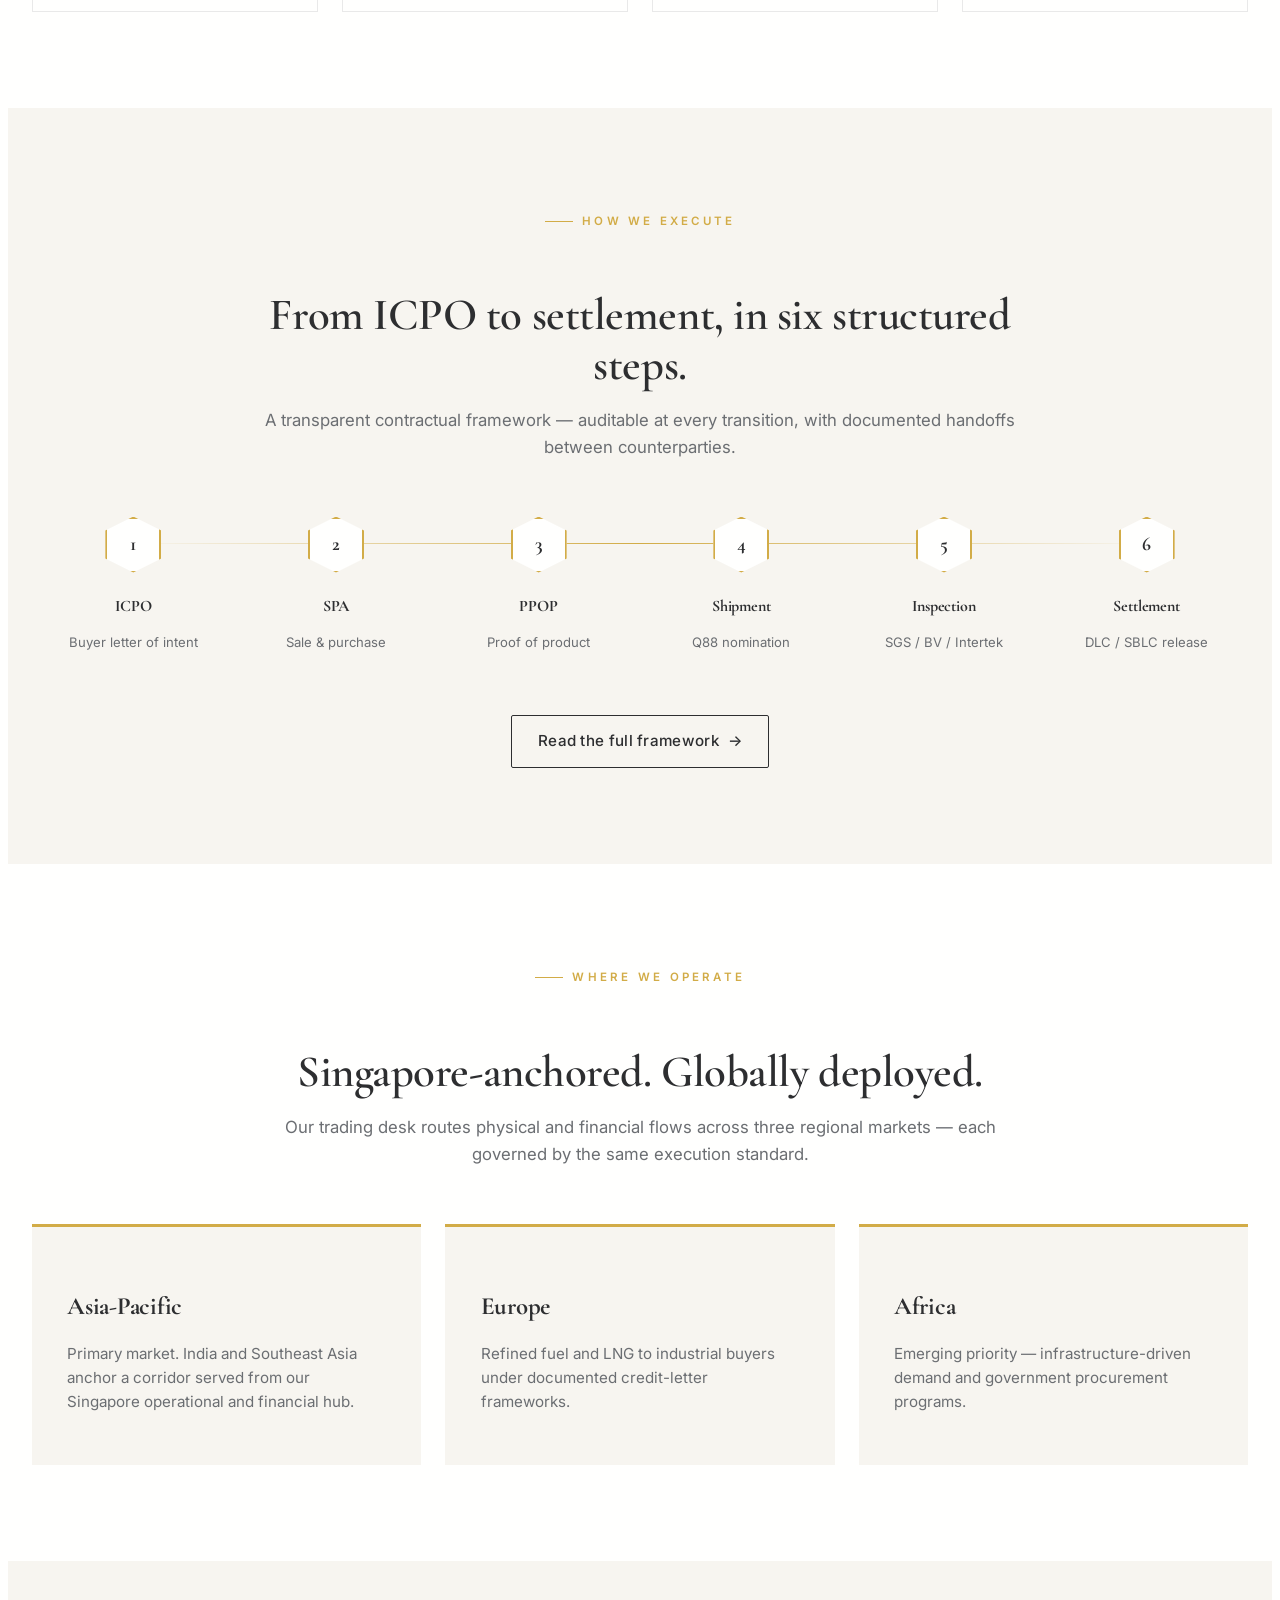
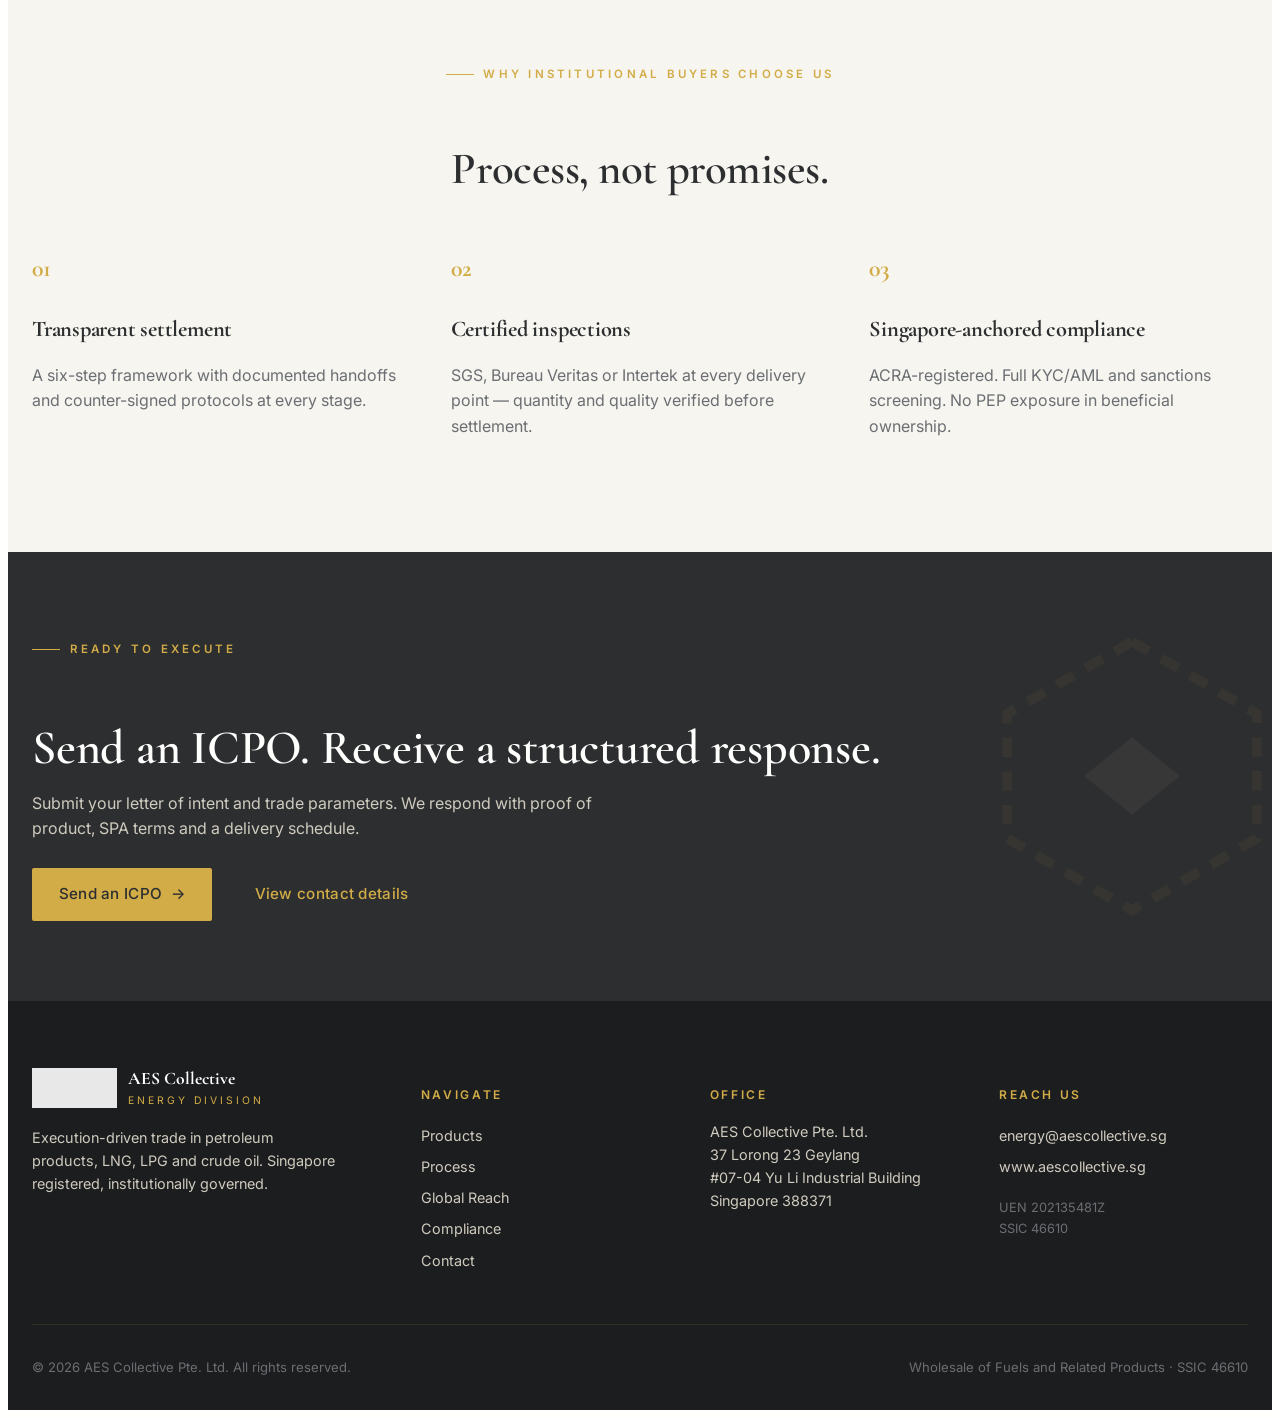
==== commit 080c8401: "Deploy v2 — 6-page institutional site (Claude draft)" ====
--- a/index.html
+++ b/index.html
@@ -1,464 +1,234 @@
 <!DOCTYPE html>
 <html lang="en">
 <head>
-  <meta charset="UTF-8">
-  <meta name="viewport" content="width=device-width, initial-scale=1.0">
-  <title>AES Collective Pte. Ltd. — International Commodity Trading, Singapore</title>
-  <meta name="description" content="AES Collective Pte. Ltd. is a Singapore-based international commodity trading company specializing in Energy (Diesel EN590, LNG, LPG, Crude Oil), Metals, and Agricultural products. SGS/BV/Intertek certified. Strictly Private & Confidential.">
-  <meta name="keywords" content="AES Collective, commodity trading Singapore, Diesel EN590, LNG, LPG, crude oil, international trade, energy trading">
-  <link rel="icon" type="image/svg+xml" href="data:image/svg+xml,%3Csvg xmlns='http://www.w3.org/2000/svg' viewBox='0 0 100 100'%3E%3Cpolygon points='50,5 93,27.5 93,72.5 50,95 7,72.5 7,27.5' fill='none' stroke='%230E2841' stroke-width='6'/%3E%3Cpolygon points='50,20 80,35 80,65 50,80 20,65 20,35' fill='%23156082' stroke='%23E97132' stroke-width='3' stroke-dasharray='8,4'/%3E%3C/svg%3E">
-  <link rel="stylesheet" href="css/style.css">
+  <meta charset="UTF-8"/>
+  <meta name="viewport" content="width=device-width, initial-scale=1.0"/>
+  <title>AES Collective — Execution-Driven Energy Trading | Singapore</title>
+  <meta name="description" content="AES Collective is a Singapore-registered energy trading firm specialising in Diesel EN590, LNG, LPG and crude oil across Asia-Pacific, Europe and Africa."/>
+  <link rel="icon" type="image/svg+xml" href="assets/img/favicon.svg"/>
+  <link rel="stylesheet" href="assets/css/site.css"/>
+  <meta property="og:title" content="AES Collective — Execution-Driven Energy Trading"/>
+  <meta property="og:description" content="Structured trade in petroleum products, LNG, LPG and crude oil. Singapore registered. Institutional-grade execution."/>
+  <meta property="og:type" content="website"/>
 </head>
 <body>
 
-  <!-- NAVIGATION -->
-  <nav class="nav" id="nav">
-    <div class="nav-inner">
-      <a href="#hero" class="nav-logo">
-        <!-- Hexagon Logo SVG -->
-        <svg width="48" height="48" viewBox="0 0 100 100" xmlns="http://www.w3.org/2000/svg">
-          <polygon points="50,5 93,27.5 93,72.5 50,95 7,72.5 7,27.5" fill="none" stroke="#156082" stroke-width="5"/>
-          <polygon points="50,20 80,35 80,65 50,80 20,65 20,35" fill="none" stroke="#E97132" stroke-width="3" stroke-dasharray="8,4"/>
-          <polygon points="50,38 62,46 62,58 50,66 38,58 38,46" fill="#0E2841" opacity="0.7"/>
-        </svg>
-        <div class="nav-logo-text">
-          <span class="nav-logo-name">AES</span>
-          <span class="nav-logo-sub">COLLECTIVE</span>
-          <span class="nav-tagline">Strictly Private &amp; Confidential</span>
-        </div>
-      </a>
-      <div class="nav-links" id="navLinks">
-        <a href="#about">About</a>
-        <a href="#commodities">Commodities</a>
-        <a href="#process">Trade Process</a>
-        <a href="#credentials">Credentials</a>
-        <a href="#contact" class="nav-cta">Contact Us</a>
-      </div>
-      <button class="nav-mobile-toggle" id="mobileToggle" aria-label="Toggle menu">
-        <svg viewBox="0 0 24 24"><path d="M3 18h18v-2H3v2zm0-5h18v-2H3v2zm0-7v2h18V6H3z"/></svg>
-      </button>
-    </div>
-  </nav>
-
-  <!-- HERO -->
-  <section class="hero" id="hero">
-    <div class="container">
-      <div class="hero-content">
-        <div class="hero-text">
-          <div class="hero-badge">Singapore · Est. 2021</div>
-          <h1>AES Collective<br><span>Pte. Ltd.</span></h1>
-          <p class="hero-subtitle">International commodity trading across Energy, Metals, and Agriculture — connecting markets in Asia-Pacific, Europe, and Africa with integrity and precision.</p>
-          <div class="hero-actions">
-            <a href="#commodities" class="btn btn-primary">View Commodities →</a>
-            <a href="#contact" class="btn btn-secondary">Get in Touch</a>
+<!-- @partial:header -->
+<header class="site-header">
+  <div class="wrap nav-row">
+    <a href="index.html" class="brand" aria-label="AES Collective — Home">
+      <img src="assets/img/logo.png" alt="" class="brand-mark"/>
+      <span class="brand-text">
+        <span class="b1">AES Collective</span>
+        <span class="b2">Singapore · Energy Division</span>
+      </span>
+    </a>
+    <button class="nav-toggle" aria-expanded="false" aria-controls="primary-nav" aria-label="Toggle navigation"><span></span></button>
+    <nav class="nav-links" id="primary-nav" aria-label="Primary">
+      <a href="products.html" data-nav="products">Products</a>
+      <a href="process.html" data-nav="process">Process</a>
+      <a href="reach.html" data-nav="reach">Global Reach</a>
+      <a href="compliance.html" data-nav="compliance">Compliance</a>
+      <a href="contact.html" data-nav="contact">Contact</a>
+      <a href="mailto:energy@aescollective.sg?subject=Inquiry%20%E2%80%94%20AES%20Collective" class="btn btn-primary nav-cta">Request a Quote</a>
+    </nav>
+  </div>
+</header>
+<!-- @endpartial -->
+
+<main>
+  <!-- Hero -->
+  <section class="hero">
+    <img src="assets/svg/hexmark.svg" alt="" class="hero-watermark"/>
+    <div class="wrap">
+      <span class="eyebrow">Energy Trading · Singapore</span>
+      <h1 class="font-serif">Execution-Driven Commodity Trading.</h1>
+      <p class="lead">Global reach. Singapore registered. Institutional-grade execution from nomination through settlement — across petroleum products, LNG, LPG and crude oil.</p>
+      <div class="hero-ctas">
+        <a href="mailto:energy@aescollective.sg?subject=Quote%20Request" class="btn btn-primary">Request a Quote <span class="arrow">→</span></a>
+        <a href="process.html" class="btn btn-outline">How We Execute</a>
+      </div>
+    </div>
+  </section>
+
+  <!-- Stat strip -->
+  <section class="stat-strip">
+    <div class="wrap">
+      <div class="stat-grid">
+        <div class="stat-cell"><div class="v">UEN 202135481Z</div><div class="l">ACRA Verified</div></div>
+        <div class="stat-cell"><div class="v">SSIC 46610</div><div class="l">Wholesale of Fuels</div></div>
+        <div class="stat-cell"><div class="v">2% PB</div><div class="l">Performance Bond</div></div>
+        <div class="stat-cell"><div class="v">12–36 mo</div><div class="l">SPA Terms</div></div>
+      </div>
+    </div>
+  </section>
+
+  <!-- What we trade -->
+  <section class="section">
+    <div class="wrap">
+      <div class="section-head reveal">
+        <span class="eyebrow">What We Trade</span>
+        <h2>Four commodities. One discipline.</h2>
+        <p>Each product line is sourced, financed, and delivered under the same institutional execution framework — with certification and chain-of-custody at every step.</p>
+      </div>
+      <div class="card-grid">
+        <a href="products.html#diesel" class="card reveal">
+          <svg class="icon" viewBox="0 0 32 32" fill="none"><path d="M16 3 L28 10 V22 L16 29 L4 22 V10 Z" stroke="#D2AC47" stroke-width="2"/><text x="16" y="19" text-anchor="middle" font-family="Cormorant Garamond, serif" font-size="9" fill="#2D2E30" font-weight="700">D</text></svg>
+          <h3>Diesel EN590</h3>
+          <p>Ultra-low sulphur 10 ppm. Platts-indexed. Aframax / LR / MR tanker delivery.</p>
+          <div class="meta">SGS · BV Certified</div>
+        </a>
+        <a href="products.html#lng" class="card reveal">
+          <svg class="icon" viewBox="0 0 32 32" fill="none"><path d="M16 3 L28 10 V22 L16 29 L4 22 V10 Z" stroke="#D2AC47" stroke-width="2"/><text x="16" y="19" text-anchor="middle" font-family="Cormorant Garamond, serif" font-size="9" fill="#2D2E30" font-weight="700">L</text></svg>
+          <h3>LNG</h3>
+          <p>Liquefied natural gas with full chain-of-custody via dedicated Q88 vessels.</p>
+          <div class="meta">Long-term contract</div>
+        </a>
+        <a href="products.html#lpg" class="card reveal">
+          <svg class="icon" viewBox="0 0 32 32" fill="none"><path d="M16 3 L28 10 V22 L16 29 L4 22 V10 Z" stroke="#D2AC47" stroke-width="2"/><text x="16" y="19" text-anchor="middle" font-family="Cormorant Garamond, serif" font-size="9" fill="#2D2E30" font-weight="700">P</text></svg>
+          <h3>LPG</h3>
+          <p>Pressurised and refrigerated. Storage-optimised scheduling for industrial buyers.</p>
+          <div class="meta">Flexible delivery</div>
+        </a>
+        <a href="products.html#crude" class="card reveal">
+          <svg class="icon" viewBox="0 0 32 32" fill="none"><path d="M16 3 L28 10 V22 L16 29 L4 22 V10 Z" stroke="#D2AC47" stroke-width="2"/><text x="16" y="19" text-anchor="middle" font-family="Cormorant Garamond, serif" font-size="9" fill="#2D2E30" font-weight="700">C</text></svg>
+          <h3>Crude Oil</h3>
+          <p>Spot and contract supply from non-sanctioned origins, audited at lift.</p>
+          <div class="meta">Spot · Contract</div>
+        </a>
+      </div>
+    </div>
+  </section>
+
+  <!-- How we execute -->
+  <section class="section bg-alt">
+    <div class="wrap">
+      <div class="section-head reveal">
+        <span class="eyebrow">How We Execute</span>
+        <h2>From ICPO to settlement, in six structured steps.</h2>
+        <p>A transparent contractual framework — auditable at every transition, with documented handoffs between counterparties.</p>
+      </div>
+      <div class="process-strip reveal">
+        <div class="step-mini"><div class="num">1</div><h4>ICPO</h4><p>Buyer letter of intent</p></div>
+        <div class="step-mini"><div class="num">2</div><h4>SPA</h4><p>Sale &amp; purchase</p></div>
+        <div class="step-mini"><div class="num">3</div><h4>PPOP</h4><p>Proof of product</p></div>
+        <div class="step-mini"><div class="num">4</div><h4>Shipment</h4><p>Q88 nomination</p></div>
+        <div class="step-mini"><div class="num">5</div><h4>Inspection</h4><p>SGS / BV / Intertek</p></div>
+        <div class="step-mini"><div class="num">6</div><h4>Settlement</h4><p>DLC / SBLC release</p></div>
+      </div>
+      <div style="text-align:center;margin-top:3rem;">
+        <a href="process.html" class="btn btn-outline">Read the full framework <span class="arrow">→</span></a>
+      </div>
+    </div>
+  </section>
+
+  <!-- Where we operate -->
+  <section class="section">
+    <div class="wrap">
+      <div class="section-head reveal">
+        <span class="eyebrow">Where We Operate</span>
+        <h2>Singapore-anchored. Globally deployed.</h2>
+        <p>Our trading desk routes physical and financial flows across three regional markets — each governed by the same execution standard.</p>
+      </div>
+      <div class="region-grid">
+        <div class="region-card reveal">
+          <h3>Asia-Pacific</h3>
+          <p>Primary market. India and Southeast Asia anchor a corridor served from our Singapore operational and financial hub.</p>
+        </div>
+        <div class="region-card reveal">
+          <h3>Europe</h3>
+          <p>Refined fuel and LNG to industrial buyers under documented credit-letter frameworks.</p>
+        </div>
+        <div class="region-card reveal">
+          <h3>Africa</h3>
+          <p>Emerging priority — infrastructure-driven demand and government procurement programs.</p>
+        </div>
+      </div>
+    </div>
+  </section>
+
+  <!-- Why -->
+  <section class="section bg-alt">
+    <div class="wrap">
+      <div class="section-head reveal">
+        <span class="eyebrow">Why Institutional Buyers Choose Us</span>
+        <h2>Process, not promises.</h2>
+      </div>
+      <div class="why-grid">
+        <div class="why-cell reveal">
+          <span class="num-tag">01</span>
+          <h3>Transparent settlement</h3>
+          <p>A six-step framework with documented handoffs and counter-signed protocols at every stage.</p>
+        </div>
+        <div class="why-cell reveal">
+          <span class="num-tag">02</span>
+          <h3>Certified inspections</h3>
+          <p>SGS, Bureau Veritas or Intertek at every delivery point — quantity and quality verified before settlement.</p>
+        </div>
+        <div class="why-cell reveal">
+          <span class="num-tag">03</span>
+          <h3>Singapore-anchored compliance</h3>
+          <p>ACRA-registered. Full KYC/AML and sanctions screening. No PEP exposure in beneficial ownership.</p>
+        </div>
+      </div>
+    </div>
+  </section>
+
+  <!-- CTA band -->
+  <section class="cta-band">
+    <div class="wrap">
+      <span class="eyebrow" style="color:var(--gold);">Ready to Execute</span>
+      <h2 class="font-serif">Send an ICPO. Receive a structured response.</h2>
+      <p>Submit your letter of intent and trade parameters. We respond with proof of product, SPA terms and a delivery schedule.</p>
+      <div style="display:flex;gap:1rem;flex-wrap:wrap;">
+        <a href="mailto:energy@aescollective.sg?subject=ICPO%20%E2%80%94%20Inquiry" class="btn btn-primary">Send an ICPO <span class="arrow">→</span></a>
+        <a href="contact.html" class="btn btn-ghost">View contact details</a>
+      </div>
+    </div>
+  </section>
+</main>
+
+<!-- @partial:footer -->
+<footer class="site-footer">
+  <div class="wrap">
+    <div class="foot-grid">
+      <div>
+        <div class="foot-brand">
+          <img src="assets/img/logo.png" alt="AES Collective"/>
+          <div>
+            <div style="font-family:'Cormorant Garamond',serif;font-weight:700;font-size:1.1rem;color:#FFFFFE;">AES Collective</div>
+            <div style="font-size:0.65rem;letter-spacing:0.28em;color:#D2AC47;text-transform:uppercase;">Energy Division</div>
           </div>
-          <div class="hero-meta">
-            <div class="hero-meta-item">
-              <div class="hero-meta-label">Entity</div>
-              <div class="hero-meta-value">Exempt Private Company</div>
-            </div>
-            <div class="hero-meta-item">
-              <div class="hero-meta-label">UEN</div>
-              <div class="hero-meta-value font-mono">202135481Z</div>
-            </div>
-            <div class="hero-meta-item">
-              <div class="hero-meta-label">Registered</div>
-              <div class="hero-meta-value highlight font-mono">Singapore</div>
-            </div>
-            <div class="hero-meta-item">
-              <div class="hero-meta-label">Capital</div>
-              <div class="hero-meta-value font-mono">SGD 100,000</div>
-            </div>
-          </div>
-        </div>
-        <div class="hero-visual">
-          <div class="hero-logo-wrap">
-            <svg width="100%" viewBox="0 0 300 120" xmlns="http://www.w3.org/2000/svg">
-              <!-- Hexagon outer -->
-              <polygon points="150,5 280,37.5 280,112.5 150,145 20,112.5 20,37.5" fill="none" stroke="white" stroke-opacity="0.15" stroke-width="2"/>
-              <!-- Dashed inner hexagon -->
-              <polygon points="150,30 240,57.5 240,102.5 150,130 60,102.5 60,57.5" fill="none" stroke="#E97132" stroke-width="2" stroke-dasharray="6,4" opacity="0.6"/>
-              <!-- Center diamond -->
-              <polygon points="150,65 165,80 150,95 135,80" fill="#E8E8E8" opacity="0.3"/>
-              <!-- AES text -->
-              <text x="150" y="38" text-anchor="middle" font-family="Inter, sans-serif" font-size="38" font-weight="800" fill="white">AES</text>
-              <!-- Yellow underline -->
-              <rect x="100" y="44" width="100" height="3" rx="1.5" fill="#E97132"/>
-              <!-- COLLECTIVE -->
-              <text x="150" y="60" text-anchor="middle" font-family="Inter, sans-serif" font-size="11" font-weight="700" fill="#E97132" letter-spacing="4">COLLECTIVE</text>
-              <!-- SINGAPORE -->
-              <text x="150" y="76" text-anchor="middle" font-family="Inter, sans-serif" font-size="8" font-weight="500" fill="rgba(255,255,255,0.4)" letter-spacing="3">SINGAPORE</text>
-            </svg>
-            <div class="hero-logo-label">AES Collective Pte. Ltd.</div>
-          </div>
-        </div>
-      </div>
-    </div>
-  </section>
-
-  <!-- ABOUT -->
-  <section id="about">
-    <div class="container">
-      <div class="about-grid">
-        <div class="about-content">
-          <div class="section-label">Company Profile</div>
-          <h2 class="section-title">Built on Integrity.<br>Trading Across Borders.</h2>
-          <p>AES Collective Pte. Ltd. is a Singapore-registered international commodity trading company operating under ACRA-verified status. We specialize in Energy, Metals, and Agricultural commodities, connecting suppliers and buyers across Asia-Pacific, Europe, and Africa.</p>
-          <p>Our company is structured as an Exempt Private Company Limited by Shares, with SGD 100,000 in fully paid-up capital. Sole shareholder and Director is Lim Chin Poh, a Singapore Citizen with full signatory authority over all commercial and contractual matters.</p>
-          <p>We operate strictly within international petroleum trading norms, sourcing only from non-sanctioned origins with third-party verification at every delivery point through SGS, Bureau Veritas (BV), and Intertek.</p>
-        </div>
-        <div class="about-highlight">
-          <h3>Registration Details</h3>
-          <div class="stat-grid">
-            <div class="stat">
-              <div class="stat-label">Company</div>
-              <div class="stat-value">AES Collective Pte. Ltd.</div>
-            </div>
-            <div class="stat">
-              <div class="stat-label">UEN</div>
-              <div class="stat-value">202135481Z</div>
-            </div>
-            <div class="stat">
-              <div class="stat-label">Incorp. Date</div>
-              <div class="stat-value">12 Oct 2021</div>
-            </div>
-            <div class="stat">
-              <div class="stat-label">Status</div>
-              <div class="stat-value">LIVE</div>
-            </div>
-            <div class="stat">
-              <div class="stat-label">ACRA Verified</div>
-              <div class="stat-value">30 Mar 2026</div>
-            </div>
-            <div class="stat">
-              <div class="stat-label">SSIC Code</div>
-              <div class="stat-value">46610</div>
-            </div>
-          </div>
-        </div>
-      </div>
-      <!-- Registration info table -->
-      <div class="about-reg-info">
-        <h4>Corporate Registry</h4>
-        <table>
-          <tr><td>Registered Name</td><td>AES Collective Pte. Ltd.</td></tr>
-          <tr><td>Entity Type</td><td>Exempt Private Company Limited by Shares</td></tr>
-          <tr><td>UEN</td><td>202135481Z</td></tr>
-          <tr><td>Jurisdiction</td><td>Singapore</td></tr>
-          <tr><td>Financial Year End</td><td>31 December</td></tr>
-          <tr><td>Registered Address</td><td>37 Lorong 23 Geylang, #07-04, Yu Li Industrial Building, Singapore 388371</td></tr>
-          <tr><td>Director</td><td>Lim Chin Poh (Lin Zhenbao) — Full signatory authority</td></tr>
-          <tr><td>Company Secretary</td><td>Sam Yuzhe</td></tr>
-          <tr><td>Issued Capital</td><td>SGD 100,000 (100,000 Ordinary Shares, Fully Paid)</td></tr>
-          <tr><td>Shareholder / UBO</td><td>Lim Chin Poh — 100% ownership</td></tr>
-          <tr><td>PEP / Sanctions</td><td>No Known Exposure</td></tr>
-          <tr><td>Email</td><td>energy@aescollective.sg</td></tr>
-          <tr><td>Website</td><td>www.aescollective.sg</td></tr>
-        </table>
-      </div>
-    </div>
-  </section>
-
-  <!-- COMMODITIES -->
-  <section id="commodities">
-    <div class="container">
-      <div class="commodities-header">
-        <div class="section-label">What We Trade</div>
-        <h2 class="section-title">Commodity Focus</h2>
-        <p class="section-subtitle">We operate across three primary commodity verticals, with Energy as our dominant trading category.</p>
-      </div>
-      <div class="commodities-grid">
-        <!-- Energy Card -->
-        <div class="commodity-card energy">
-          <div class="commodity-icon">
-            <svg viewBox="0 0 24 24"><path d="M13 2L3 14h9l-1 8 10-12h-9l1-8z"/></svg>
-          </div>
-          <h3>Energy</h3>
-          <p>Our primary commodity vertical covering refined petroleum products and natural gas. All products sourced from non-sanctioned origins with SGS/BV/Intertek certification at every delivery point.</p>
-          <div class="commodity-tags">
-            <span class="commodity-tag">Diesel EN590 10 PPM</span>
-            <span class="commodity-tag">LNG</span>
-            <span class="commodity-tag">LPG</span>
-            <span class="commodity-tag">Crude Oil</span>
-            <span class="commodity-tag">Spot &amp; Contract</span>
-          </div>
-        </div>
-        <!-- Metals Card -->
-        <div class="commodity-card metals">
-          <div class="commodity-icon">
-            <svg viewBox="0 0 24 24"><path d="M12 2a10 10 0 1 0 0 20 10 10 0 0 0 0-20zm0 4v8l4 4"/></svg>
-          </div>
-          <h3>Metals</h3>
-          <p>International metals trading covering ferrous and non-ferrous commodities. We connect producers in Asia-Pacific and Africa with buyers in Europe and Southeast Asia.</p>
-          <div class="commodity-tags">
-            <span class="commodity-tag">Ferrous</span>
-            <span class="commodity-tag">Non-Ferrous</span>
-            <span class="commodity-tag">Steel</span>
-            <span class="commodity-tag">Aluminum</span>
-          </div>
-        </div>
-        <!-- Agriculture Card -->
-        <div class="commodity-card agriculture">
-          <div class="commodity-icon">
-            <svg viewBox="0 0 24 24"><path d="M12 22V12M12 12C12 7 7 2 2 2M12 12C12 7 17 2 22 2M12 2v10M2 12h20M6 7l6 5 6-5"/></svg>
-          </div>
-          <h3>Agriculture</h3>
-          <p>Bulk agricultural commodities trading connecting global producers with buyers across the Asia-Pacific region and beyond. Focus on staple commodities with established logistics chains.</p>
-          <div class="commodity-tags">
-            <span class="commodity-tag">Grains</span>
-            <span class="commodity-tag">Oilseeds</span>
-            <span class="commodity-tag">Soft Commodities</span>
-          </div>
-        </div>
-      </div>
-    </div>
-  </section>
-
-  <!-- TRADE PROCESS -->
-  <section class="process" id="process">
-    <div class="container">
-      <div class="process-header">
-        <div class="section-label">How We Operate</div>
-        <h2 class="section-title">Trade Process</h2>
-        <p class="section-subtitle">Our standardized contractual framework ensures transparency and protection for all counterparties.</p>
-      </div>
-      <div class="process-flow">
-        <div class="process-step">
-          <div class="process-step-num">1</div>
-          <div class="process-step-title">ICPO</div>
-          <div class="process-step-desc">Irrevocable Corporate Purchase Order — Buyer commits intent</div>
-        </div>
-        <div class="process-arrow">→</div>
-        <div class="process-step">
-          <div class="process-step-num">2</div>
-          <div class="process-step-title">SPA</div>
-          <div class="process-step-desc">Sales & Purchase Agreement — Terms, price, volume locked</div>
-        </div>
-        <div class="process-arrow">→</div>
-        <div class="process-step">
-          <div class="process-step-num">3</div>
-          <div class="process-step-title">PPOP</div>
-          <div class="process-step-desc">Partial Payment on POD — 2% Performance Bond</div>
-        </div>
-        <div class="process-arrow">→</div>
-        <div class="process-step">
-          <div class="process-step-num">4</div>
-          <div class="process-step-title">Shipment</div>
-          <div class="process-step-desc">SGS/BV/Intertek inspection + documentation at load port</div>
-        </div>
-        <div class="process-arrow">→</div>
-        <div class="process-step">
-          <div class="process-step-num">5</div>
-          <div class="process-step-title">Settlement</div>
-          <div class="process-step-desc">Final payment + title transfer upon verified delivery</div>
-        </div>
-      </div>
-      <div class="process-details">
-        <div class="process-detail-card">
-          <h4>Performance Bond</h4>
-          <p>2% of contract value — protected and refundable upon verified delivery</p>
-        </div>
-        <div class="process-detail-card">
-          <h4>SPA Options</h4>
-          <p>12 to 36 month contract terms available for ongoing supply arrangements</p>
-        </div>
-        <div class="process-detail-card">
-          <h4>Third-Party Inspection</h4>
-          <p>SGS, Bureau Veritas, or Intertek certified at every delivery point</p>
-        </div>
-      </div>
-    </div>
-  </section>
-
-  <!-- CREDENTIALS -->
-  <section id="credentials">
-    <div class="container">
-      <div class="credentials-header">
-        <div class="section-label">Compliance & Trust</div>
-        <h2 class="section-title">Credentials</h2>
-        <p class="section-subtitle">We maintain the highest standards of due diligence, KYC compliance, and third-party verification.</p>
-      </div>
-      <div class="credentials-grid">
-        <div class="credential-card">
-          <div class="credential-icon">
-            <svg viewBox="0 0 24 24"><path d="M12 22s8-4 8-10V5l-8-3-8 3v7c0 6 8 10 8 10z"/></svg>
-          </div>
-          <h4>KYC/AML Compliant</h4>
-          <p>Full KYC package available on request. 100% beneficial ownership disclosed and verified.</p>
-        </div>
-        <div class="credential-card">
-          <div class="credential-icon">
-            <svg viewBox="0 0 24 24"><path d="M9 12l2 2 4-4m6 2a9 9 0 1 1-18 0 9 9 0 0 1 18 0z"/></svg>
-          </div>
-          <h4>PEP-Free</h4>
-          <p>No known Politically Exposed Person status. No sanctions exposure across all watchlists.</p>
-        </div>
-        <div class="credential-card">
-          <div class="credential-icon">
-            <svg viewBox="0 0 24 24"><path d="M9 3H5a2 2 0 0 0-2 2v4m6-6h10a2 2 0 0 1 2 2v4M9 3v11m0 0H5m4 0h10m0-11v11M3 16h18M3 11h18"/></svg>
-          </div>
-          <h4>ACRA Verified</h4>
-          <p>Singapore ACRA BizFile verified as of 30 March 2026. All statutory filings current.</p>
-        </div>
-        <div class="credential-card">
-          <div class="credential-icon">
-            <svg viewBox="0 0 24 24"><path d="M9 5H7a2 2 0 0 0-2 2v12a2 2 0 0 0 2 2h10a2 2 0 0 0 2-2V7a2 2 0 0 0-2-2h-2M9 5a2 2 0 0 0 2 2h2a2 2 0 0 0 2-2M9 5a2 2 0 0 1 2-2h2a2 2 0 0 1 2 2"/></svg>
-          </div>
-          <h4>SGS/BV/Intertek</h4>
-          <p>Third-party inspection at every delivery point. International petroleum trading norms.</p>
-        </div>
-      </div>
-    </div>
-  </section>
-
-  <!-- CONTACT -->
-  <section id="contact">
-    <div class="container">
-      <div class="contact-grid">
-        <div class="contact-info">
-          <div class="section-label">Get in Touch</div>
-          <h2 class="section-title">Contact Us</h2>
-          <p>We welcome enquiries from serious counterparties — buyers, sellers, financial institutions, and logistics partners.</p>
-          <div class="contact-items">
-            <div class="contact-item">
-              <div class="contact-item-icon">
-                <svg viewBox="0 0 24 24"><path d="M4 4h16c1.1 0 2 .9 2 2v12c0 1.1-.9 2-2 2H4c-1.1 0-2-.9-2-2V6c0-1.1.9-2 2-2z"/><polyline points="22,6 12,13 2,6"/></svg>
-              </div>
-              <div>
-                <div class="contact-item-label">Email</div>
-                <div class="contact-item-value"><a href="mailto:energy@aescollective.sg">energy@aescollective.sg</a></div>
-              </div>
-            </div>
-            <div class="contact-item">
-              <div class="contact-item-icon">
-                <svg viewBox="0 0 24 24"><path d="M21 10c0 7-9 13-9 13s-9-6-9-13a9 9 0 0 1 18 0z"/><circle cx="12" cy="10" r="3"/></svg>
-              </div>
-              <div>
-                <div class="contact-item-label">Registered Office</div>
-                <div class="contact-item-value">37 Lorong 23 Geylang, #07-04<br>Yu Li Industrial Building<br>Singapore 388371</div>
-              </div>
-            </div>
-            <div class="contact-item">
-              <div class="contact-item-icon">
-                <svg viewBox="0 0 24 24"><path d="M22 16.92v3a2 2 0 0 1-2.18 2 19.79 19.79 0 0 1-8.63-3.07 19.5 19.5 0 0 1-6-6 19.79 19.79 0 0 1-3.07-8.67A2 2 0 0 1 4.11 2h3a2 2 0 0 1 2 1.72 12.84 12.84 0 0 0 .7 2.81 2 2 0 0 1-.45 2.11L8.09 9.91a16 16 0 0 0 6 6l1.27-1.27a2 2 0 0 1 2.11-.45 12.84 12.84 0 0 0 2.81.7A2 2 0 0 1 22 16.92z"/></svg>
-              </div>
-              <div>
-                <div class="contact-item-label">Director</div>
-                <div class="contact-item-value">Lim Chin Poh</div>
-              </div>
-            </div>
-            <div class="contact-item">
-              <div class="contact-item-icon">
-                <svg viewBox="0 0 24 24"><circle cx="12" cy="12" r="10"/><line x1="2" y1="12" x2="22" y2="12"/><path d="M12 2a15.3 15.3 0 0 1 4 10 15.3 15.3 0 0 1-4 10 15.3 15.3 0 0 1-4-10 15.3 15.3 0 0 1 4-10z"/></svg>
-              </div>
-              <div>
-                <div class="contact-item-label">Website</div>
-                <div class="contact-item-value"><a href="https://www.aescollective.sg" target="_blank">www.aescollective.sg</a></div>
-              </div>
-            </div>
-          </div>
-        </div>
-        <div class="contact-form-wrap">
-          <h3>Send an Enquiry</h3>
-          <p>All communications are treated with strict confidentiality.</p>
-          <form id="contactForm" action="#" method="POST">
-            <div class="form-row">
-              <div class="form-group">
-                <label for="name">Full Name</label>
-                <input type="text" id="name" name="name" placeholder="Your name" required>
-              </div>
-              <div class="form-group">
-                <label for="company">Company</label>
-                <input type="text" id="company" name="company" placeholder="Your company">
-              </div>
-            </div>
-            <div class="form-group">
-              <label for="email">Email Address</label>
-              <input type="email" id="email" name="email" placeholder="you@company.com" required>
-            </div>
-            <div class="form-group">
-              <label for="commodity">Commodity Interest</label>
-              <select id="commodity" name="commodity">
-                <option value="">Select a commodity</option>
-                <option value="diesel">Diesel EN590 10 PPM</option>
-                <option value="lng">LNG (Liquefied Natural Gas)</option>
-                <option value="lpg">LPG (Liquefied Petroleum Gas)</option>
-                <option value="crude">Crude Oil</option>
-                <option value="metals">Metals</option>
-                <option value="agriculture">Agriculture</option>
-                <option value="other">Other / General</option>
-              </select>
-            </div>
-            <div class="form-group">
-              <label for="message">Message</label>
-              <textarea id="message" name="message" placeholder="Describe your enquiry — volume, origin/destination, timeline..."></textarea>
-            </div>
-            <button type="submit" class="btn btn-primary" style="width:100%; justify-content:center;">Send Enquiry →</button>
-            <p class="form-disclaimer">🔒 All enquiries are treated as strictly private and confidential in accordance with our corporate privacy policy. No information will be shared with third parties without explicit consent.</p>
-          </form>
-        </div>
-      </div>
-    </div>
-  </section>
-
-  <!-- FOOTER -->
-  <footer class="footer">
-    <div class="container">
-      <div class="footer-inner">
-        <div class="footer-brand">
-          <span class="footer-logo">AES Collective Pte. Ltd.</span>
-          <span class="footer-tagline">Strictly Private &amp; Confidential</span>
-        </div>
-        <div class="footer-status">System Active — Singapore</div>
-        <div class="footer-copy">&copy; 2026 AES Collective Pte. Ltd. All rights reserved.</div>
-        <div class="footer-links">
-          <a href="#about">About</a>
-          <a href="#commodities">Commodities</a>
-          <a href="#process">Process</a>
-          <a href="#contact">Contact</a>
-        </div>
-      </div>
-    </div>
-  </footer>
-
-  <!-- Mobile Nav Script -->
-  <script>
-    // Simple mobile toggle
-    document.getElementById('mobileToggle').addEventListener('click', function() {
-      var links = document.getElementById('navLinks');
-      if (links.style.display === 'flex') {
-        links.style.display = 'none';
-      } else {
-        links.style.display = 'flex';
-        links.style.flexDirection = 'column';
-        links.style.position = 'absolute';
-        links.style.top = '72px';
-        links.style.left = '0';
-        links.style.right = '0';
-        links.style.background = '#0E2841';
-        links.style.padding = '16px';
-        links.style.borderBottom = '1px solid rgba(255,255,255,0.1)';
-      }
-    });
-
-    // Close mobile nav on link click
-    document.querySelectorAll('#navLinks a').forEach(function(link) {
-      link.addEventListener('click', function() {
-        document.getElementById('navLinks').style.display = 'none';
-      });
-    });
-
-    // Form handler
-    document.getElementById('contactForm').addEventListener('submit', function(e) {
-      e.preventDefault();
-      var btn = this.querySelector('button[type=submit]');
-      btn.textContent = '✓ Message Sent';
-      btn.style.background = '#196B24';
-      setTimeout(function() {
-        btn.textContent = 'Send Enquiry →';
-        btn.style.background = '';
-      }, 3000);
-    });
-  </script>
+        </div>
+        <p style="max-width:34ch;">Execution-driven trade in petroleum products, LNG, LPG and crude oil. Singapore registered, institutionally governed.</p>
+      </div>
+      <div>
+        <h5>Navigate</h5>
+        <a href="products.html">Products</a>
+        <a href="process.html">Process</a>
+        <a href="reach.html">Global Reach</a>
+        <a href="compliance.html">Compliance</a>
+        <a href="contact.html">Contact</a>
+      </div>
+      <div>
+        <h5>Office</h5>
+        <p style="margin:0;">AES Collective Pte. Ltd.<br/>37 Lorong 23 Geylang<br/>#07-04 Yu Li Industrial Building<br/>Singapore 388371</p>
+      </div>
+      <div>
+        <h5>Reach Us</h5>
+        <a href="mailto:energy@aescollective.sg">energy@aescollective.sg</a>
+        <a href="https://www.aescollective.sg" target="_blank" rel="noopener">www.aescollective.sg</a>
+        <p style="margin-top:1rem;font-size:0.8rem;color:#6B6E72;">UEN 202135481Z<br/>SSIC 46610</p>
+      </div>
+    </div>
+    <div class="foot-bottom">
+      <div>© <span data-year>2026</span> AES Collective Pte. Ltd. All rights reserved.</div>
+      <div>Wholesale of Fuels and Related Products · SSIC 46610</div>
+    </div>
+  </div>
+</footer>
+<!-- @endpartial -->
+
+<script src="assets/js/site.js"></script>
 </body>
-</html>+</html>
--- a/assets/css/site.css
+++ b/assets/css/site.css
@@ -0,0 +1,344 @@
+@import url('https://fonts.googleapis.com/css2?family=Cormorant+Garamond:wght@500;600;700&family=Inter:wght@300;400;500;600;700&display=swap');
+
+:root {
+  --navy: #2D2E30;
+  --gold: #D2AC47;
+  --gold-soft: #E6C677;
+  --taupe: #CFCBBF;
+  --bg: #FFFFFE;
+  --bg-alt: #F7F5F0;
+  --ink: #1A1B1D;
+  --muted: #6B6E72;
+}
+
+* { -webkit-font-smoothing: antialiased; -moz-osx-font-smoothing: grayscale; }
+
+html { scroll-behavior: smooth; }
+
+body {
+  font-family: 'Inter', system-ui, -apple-system, sans-serif;
+  color: var(--ink);
+  background: var(--bg);
+  line-height: 1.6;
+  font-weight: 400;
+}
+
+.font-serif { font-family: 'Cormorant Garamond', Georgia, serif; font-weight: 600; letter-spacing: -0.005em; }
+
+h1, h2, h3, h4 { font-family: 'Cormorant Garamond', Georgia, serif; color: var(--navy); letter-spacing: -0.01em; }
+h1 { font-weight: 700; line-height: 1.05; }
+h2 { font-weight: 600; line-height: 1.1; }
+
+a { color: inherit; text-decoration: none; }
+
+/* ---------- Layout helpers ---------- */
+.wrap { max-width: 1240px; margin: 0 auto; padding: 0 1.5rem; }
+.section { padding: 6rem 0; }
+@media (max-width: 768px) { .section { padding: 4rem 0; } }
+
+/* ---------- Brand divider ---------- */
+.divider {
+  display: flex; align-items: center; gap: 1rem;
+  max-width: 240px; margin: 2.5rem auto;
+}
+.divider::before, .divider::after {
+  content: ""; flex: 1; height: 1px; background: var(--gold);
+}
+.divider svg { width: 18px; height: 18px; opacity: 0.9; }
+
+/* ---------- Buttons ---------- */
+.btn {
+  display: inline-flex; align-items: center; gap: 0.55rem;
+  padding: 0.85rem 1.6rem;
+  font-weight: 500; font-size: 0.95rem; letter-spacing: 0.02em;
+  border-radius: 2px; transition: all 180ms ease;
+  border: 1px solid transparent; cursor: pointer;
+}
+.btn-primary { background: var(--gold); color: var(--navy); }
+.btn-primary:hover { background: var(--navy); color: var(--gold); }
+.btn-outline { border-color: var(--navy); color: var(--navy); background: transparent; }
+.btn-outline:hover { background: var(--navy); color: var(--bg); }
+.btn-light { background: var(--bg); color: var(--navy); }
+.btn-light:hover { background: var(--gold); }
+.btn-ghost { color: var(--gold); }
+.btn-ghost:hover { color: var(--bg); }
+.btn .arrow { transition: transform 180ms ease; }
+.btn:hover .arrow { transform: translateX(3px); }
+
+/* ---------- Header / nav ---------- */
+.site-header {
+  position: sticky; top: 0; z-index: 50;
+  background: rgba(255,255,254,0.92);
+  backdrop-filter: saturate(180%) blur(10px);
+  -webkit-backdrop-filter: saturate(180%) blur(10px);
+  border-bottom: 1px solid rgba(45,46,48,0.08);
+}
+.nav-row { display: flex; align-items: center; justify-content: space-between; padding: 1rem 0; }
+.brand { display: flex; align-items: center; gap: 0.7rem; }
+.brand-mark { height: 44px; width: auto; display: block; }
+.brand-text { display: flex; flex-direction: column; line-height: 1; }
+.brand-text .b1 { font-family: 'Cormorant Garamond', serif; font-weight: 700; font-size: 1.35rem; color: var(--navy); letter-spacing: 0.02em; }
+.brand-text .b2 { font-size: 0.62rem; color: var(--gold); letter-spacing: 0.32em; margin-top: 3px; text-transform: uppercase; }
+.nav-links { display: flex; gap: 2rem; align-items: center; }
+.nav-links a {
+  font-size: 0.92rem; font-weight: 500; color: var(--navy);
+  padding: 0.4rem 0; position: relative; transition: color 180ms;
+}
+.nav-links a::after {
+  content: ""; position: absolute; left: 0; right: 0; bottom: -2px;
+  height: 2px; background: var(--gold); transform: scaleX(0); transform-origin: left;
+  transition: transform 220ms ease;
+}
+.nav-links a:hover::after, .nav-links a.active::after { transform: scaleX(1); }
+.nav-links a.active { color: var(--gold); }
+.nav-cta { margin-left: 0.5rem; }
+
+.nav-toggle {
+  display: none; width: 44px; height: 44px;
+  border: 1px solid var(--navy); background: transparent; border-radius: 2px;
+  cursor: pointer; align-items: center; justify-content: center;
+}
+.nav-toggle span { display: block; width: 18px; height: 1.5px; background: var(--navy); position: relative; }
+.nav-toggle span::before, .nav-toggle span::after {
+  content: ""; position: absolute; left: 0; width: 18px; height: 1.5px; background: var(--navy);
+}
+.nav-toggle span::before { top: -6px; } .nav-toggle span::after { top: 6px; }
+
+@media (max-width: 900px) {
+  .nav-toggle { display: inline-flex; }
+  .nav-links {
+    position: fixed; inset: 0 0 0 30%;
+    flex-direction: column; align-items: flex-start; justify-content: center;
+    gap: 1.5rem; padding: 2rem;
+    background: var(--navy); transform: translateX(100%);
+    transition: transform 280ms ease;
+  }
+  .nav-links.is-open { transform: translateX(0); }
+  .nav-links a { color: var(--bg); font-size: 1.15rem; }
+  .nav-links a.active { color: var(--gold); }
+  .nav-cta { margin: 0; }
+}
+
+/* ---------- Hero ---------- */
+.hero { position: relative; padding: 7rem 0 5rem; overflow: hidden; }
+.hero-watermark {
+  position: absolute; right: -5%; top: -10%;
+  width: 600px; height: 600px; opacity: 0.05; pointer-events: none;
+}
+.hero h1 { font-size: clamp(2.5rem, 6vw, 4.4rem); margin-bottom: 1.25rem; max-width: 16ch; }
+.hero .lead { font-size: clamp(1.05rem, 1.5vw, 1.2rem); color: var(--muted); max-width: 58ch; margin-bottom: 2rem; }
+.eyebrow {
+  display: inline-flex; align-items: center; gap: 0.6rem;
+  font-size: 0.72rem; letter-spacing: 0.28em; text-transform: uppercase;
+  color: var(--gold); font-weight: 600; margin-bottom: 1.5rem;
+}
+.eyebrow::before { content: ""; width: 28px; height: 1px; background: var(--gold); }
+.hero-ctas { display: flex; gap: 1rem; flex-wrap: wrap; }
+
+/* ---------- Stat strip ---------- */
+.stat-strip { background: var(--navy); color: var(--bg); }
+.stat-grid {
+  display: grid; grid-template-columns: repeat(4, 1fr); gap: 0;
+}
+.stat-cell {
+  padding: 2rem 1.5rem; border-right: 1px solid rgba(210,172,71,0.18);
+}
+.stat-cell:last-child { border-right: none; }
+.stat-cell .v { font-family: 'Cormorant Garamond', serif; font-size: 1.7rem; color: var(--gold); font-weight: 600; }
+.stat-cell .l { font-size: 0.78rem; letter-spacing: 0.18em; text-transform: uppercase; color: var(--taupe); margin-top: 0.35rem; }
+@media (max-width: 760px) {
+  .stat-grid { grid-template-columns: repeat(2, 1fr); }
+  .stat-cell:nth-child(2) { border-right: none; }
+  .stat-cell:nth-child(1), .stat-cell:nth-child(2) { border-bottom: 1px solid rgba(210,172,71,0.18); }
+}
+
+/* ---------- Section headers ---------- */
+.section-head { text-align: center; max-width: 760px; margin: 0 auto 3.5rem; }
+.section-head h2 { font-size: clamp(2rem, 3.5vw, 2.8rem); margin-bottom: 0.8rem; }
+.section-head p { color: var(--muted); font-size: 1.05rem; }
+
+/* ---------- Product cards ---------- */
+.card-grid {
+  display: grid; grid-template-columns: repeat(4, 1fr); gap: 1.5rem;
+}
+@media (max-width: 1000px) { .card-grid { grid-template-columns: repeat(2, 1fr); } }
+@media (max-width: 560px)  { .card-grid { grid-template-columns: 1fr; } }
+.card {
+  background: var(--bg); border: 1px solid rgba(45,46,48,0.10);
+  padding: 2rem 1.6rem; transition: all 220ms ease;
+  position: relative; overflow: hidden;
+}
+.card::before {
+  content: ""; position: absolute; left: 0; top: 0; height: 3px; width: 0;
+  background: var(--gold); transition: width 280ms ease;
+}
+.card:hover { border-color: var(--gold); transform: translateY(-3px); box-shadow: 0 18px 40px -22px rgba(45,46,48,0.30); }
+.card:hover::before { width: 100%; }
+.card .icon { width: 36px; height: 36px; margin-bottom: 1rem; }
+.card h3 { font-size: 1.45rem; margin-bottom: 0.5rem; }
+.card p { color: var(--muted); font-size: 0.95rem; }
+.card .meta { margin-top: 1.2rem; font-size: 0.78rem; letter-spacing: 0.18em; text-transform: uppercase; color: var(--gold); font-weight: 600; }
+
+/* ---------- Process strip ---------- */
+.process-strip {
+  display: grid; grid-template-columns: repeat(6, 1fr); gap: 0;
+  position: relative;
+}
+.process-strip::before {
+  content: ""; position: absolute; left: 8%; right: 8%; top: 26px; height: 1px;
+  background: linear-gradient(90deg, transparent, var(--gold), transparent);
+}
+.step-mini { text-align: center; padding: 0 0.5rem; position: relative; }
+.step-mini .num {
+  width: 52px; height: 52px; margin: 0 auto 1rem;
+  display: grid; place-items: center;
+  background: var(--bg); border: 2px solid var(--gold); color: var(--navy);
+  font-family: 'Cormorant Garamond', serif; font-weight: 700; font-size: 1.2rem;
+  position: relative; z-index: 1;
+  clip-path: polygon(50% 0%, 100% 25%, 100% 75%, 50% 100%, 0% 75%, 0% 25%);
+}
+.step-mini h4 { font-size: 1rem; color: var(--navy); margin-bottom: 0.3rem; }
+.step-mini p { font-size: 0.82rem; color: var(--muted); }
+@media (max-width: 900px) {
+  .process-strip { grid-template-columns: repeat(2, 1fr); gap: 2rem; }
+  .process-strip::before { display: none; }
+}
+
+/* ---------- Vertical timeline (process page) ---------- */
+.timeline { position: relative; max-width: 820px; margin: 0 auto; }
+.timeline::before {
+  content: ""; position: absolute; left: 26px; top: 0; bottom: 0; width: 1px;
+  background: linear-gradient(180deg, transparent, var(--gold) 8%, var(--gold) 92%, transparent);
+}
+.tl-step { position: relative; padding-left: 80px; padding-bottom: 3rem; }
+.tl-step:last-child { padding-bottom: 0; }
+.tl-step .node {
+  position: absolute; left: 0; top: 0;
+  width: 54px; height: 54px; display: grid; place-items: center;
+  background: var(--bg); border: 2px solid var(--gold); color: var(--navy);
+  font-family: 'Cormorant Garamond', serif; font-weight: 700; font-size: 1.2rem;
+  clip-path: polygon(50% 0%, 100% 25%, 100% 75%, 50% 100%, 0% 75%, 0% 25%);
+}
+.tl-step h3 { font-size: 1.6rem; margin-bottom: 0.4rem; }
+.tl-step .who { font-size: 0.72rem; letter-spacing: 0.22em; text-transform: uppercase; color: var(--gold); font-weight: 600; margin-bottom: 0.6rem; }
+.tl-step p { color: var(--muted); }
+.tl-step .dur {
+  display: inline-block; margin-top: 0.8rem;
+  font-size: 0.78rem; color: var(--navy);
+  background: var(--bg-alt); padding: 0.25rem 0.7rem; border-radius: 2px;
+}
+
+/* ---------- Hex bullets ---------- */
+.hex-list { list-style: none; padding: 0; margin: 0; }
+.hex-list li { position: relative; padding-left: 1.8rem; margin-bottom: 0.6rem; color: var(--ink); }
+.hex-list li::before {
+  content: ""; position: absolute; left: 0; top: 0.55em;
+  width: 10px; height: 10px; background: var(--gold);
+  clip-path: polygon(50% 0%, 100% 25%, 100% 75%, 50% 100%, 0% 75%, 0% 25%);
+}
+
+/* ---------- Two-col ---------- */
+.two-col { display: grid; grid-template-columns: 1fr 1fr; gap: 4rem; align-items: center; }
+.two-col.flip > :first-child { order: 2; }
+@media (max-width: 900px) {
+  .two-col { grid-template-columns: 1fr; gap: 2.5rem; }
+  .two-col.flip > :first-child { order: 0; }
+}
+
+/* ---------- Product feature row ---------- */
+.product-row { padding: 5rem 0; border-bottom: 1px solid rgba(45,46,48,0.08); }
+.product-row:last-of-type { border-bottom: none; }
+.product-row h2 { font-size: 2.6rem; margin-bottom: 0.6rem; }
+.product-row .tag { font-size: 0.72rem; letter-spacing: 0.28em; text-transform: uppercase; color: var(--gold); font-weight: 600; margin-bottom: 1rem; display: block; }
+.product-row .spec-card {
+  background: var(--navy); color: var(--bg); padding: 2.5rem;
+  position: relative; overflow: hidden;
+}
+.product-row .spec-card::after {
+  content: ""; position: absolute; right: -40px; bottom: -40px; width: 180px; height: 180px;
+  background: url('../svg/hexmark.svg') center/contain no-repeat; opacity: 0.08;
+}
+.spec-card .label { font-size: 0.7rem; letter-spacing: 0.2em; text-transform: uppercase; color: var(--gold); margin-bottom: 0.25rem; display: block; }
+.spec-card .val { font-family: 'Cormorant Garamond', serif; font-size: 1.4rem; margin-bottom: 1.4rem; line-height: 1.2; }
+
+/* ---------- Region cards ---------- */
+.region-grid { display: grid; grid-template-columns: repeat(3, 1fr); gap: 1.5rem; }
+@media (max-width: 900px) { .region-grid { grid-template-columns: 1fr; } }
+.region-card {
+  padding: 2.2rem; background: var(--bg-alt); border-top: 3px solid var(--gold);
+}
+.region-card h3 { font-size: 1.55rem; margin-bottom: 0.5rem; }
+.region-card p { color: var(--muted); font-size: 0.95rem; }
+
+/* ---------- World map ---------- */
+.map-wrap {
+  background: var(--navy); padding: 3rem 2rem; position: relative; overflow: hidden;
+}
+.map-wrap svg { width: 100%; height: auto; display: block; }
+
+/* ---------- CTA band ---------- */
+.cta-band {
+  background: var(--navy); color: var(--bg);
+  padding: 5rem 0; position: relative; overflow: hidden;
+}
+.cta-band::before {
+  content: ""; position: absolute; right: -100px; top: 50%; transform: translateY(-50%);
+  width: 480px; height: 480px;
+  background: url('../svg/hexmark.svg') center/contain no-repeat; opacity: 0.06;
+}
+.cta-band .wrap { position: relative; z-index: 1; }
+.cta-band h2 { color: var(--bg); font-size: clamp(2rem, 4vw, 3rem); margin-bottom: 0.8rem; }
+.cta-band p { color: var(--taupe); margin-bottom: 1.6rem; max-width: 56ch; }
+
+/* ---------- Footer ---------- */
+.site-footer { background: #1c1d1f; color: var(--taupe); padding: 4rem 0 2rem; font-size: 0.9rem; }
+.foot-grid { display: grid; grid-template-columns: 1.4fr 1fr 1fr 1fr; gap: 2.5rem; margin-bottom: 3rem; }
+@media (max-width: 900px) { .foot-grid { grid-template-columns: 1fr 1fr; } }
+@media (max-width: 560px) { .foot-grid { grid-template-columns: 1fr; } }
+.foot-grid h5 { color: var(--gold); font-family: 'Inter', sans-serif; font-weight: 600; font-size: 0.75rem; letter-spacing: 0.22em; text-transform: uppercase; margin-bottom: 1rem; }
+.foot-grid a { color: var(--taupe); display: block; padding: 0.25rem 0; transition: color 180ms; }
+.foot-grid a:hover { color: var(--gold); }
+.foot-bottom { padding-top: 2rem; border-top: 1px solid rgba(210,172,71,0.12); display: flex; justify-content: space-between; flex-wrap: wrap; gap: 0.8rem; color: var(--muted); font-size: 0.82rem; }
+.foot-brand { display: flex; align-items: center; gap: 0.7rem; margin-bottom: 1rem; }
+.foot-brand img { height: 40px; filter: brightness(0) invert(1); opacity: 0.9; }
+
+/* ---------- Sub hero (interior pages) ---------- */
+.sub-hero { padding: 5rem 0 3.5rem; background: var(--bg-alt); border-bottom: 1px solid rgba(45,46,48,0.06); position: relative; overflow: hidden; }
+.sub-hero::after {
+  content: ""; position: absolute; right: -80px; top: -80px; width: 360px; height: 360px;
+  background: url('../svg/hexmark.svg') center/contain no-repeat; opacity: 0.06;
+}
+.sub-hero h1 { font-size: clamp(2.4rem, 5vw, 3.6rem); margin-bottom: 0.6rem; }
+.sub-hero p { color: var(--muted); font-size: 1.1rem; max-width: 60ch; }
+
+/* ---------- Scroll reveal ---------- */
+.reveal { opacity: 0; transform: translateY(14px); transition: opacity 700ms ease, transform 700ms ease; }
+.reveal.is-visible { opacity: 1; transform: translateY(0); }
+
+/* ---------- Misc ---------- */
+.kicker { color: var(--gold); font-weight: 600; }
+.bg-alt { background: var(--bg-alt); }
+.muted { color: var(--muted); }
+:focus-visible { outline: 2px solid var(--gold); outline-offset: 3px; border-radius: 2px; }
+
+/* ---------- Three column why ---------- */
+.why-grid { display: grid; grid-template-columns: repeat(3, 1fr); gap: 2.5rem; }
+@media (max-width: 900px) { .why-grid { grid-template-columns: 1fr; } }
+.why-cell .num-tag {
+  font-family: 'Cormorant Garamond', serif; font-weight: 700;
+  color: var(--gold); font-size: 1.5rem; display: block; margin-bottom: 0.5rem;
+}
+.why-cell h3 { font-size: 1.4rem; margin-bottom: 0.4rem; }
+.why-cell p { color: var(--muted); }
+
+/* ---------- Compliance lists ---------- */
+.comp-block { background: var(--bg-alt); padding: 2.5rem; height: 100%; }
+.comp-block h3 { font-size: 1.7rem; margin-bottom: 1rem; }
+
+/* ---------- Contact ---------- */
+.contact-block { background: var(--bg-alt); padding: 2.5rem; }
+.contact-block .row { display: flex; gap: 1rem; padding: 0.85rem 0; border-bottom: 1px solid rgba(45,46,48,0.08); }
+.contact-block .row:last-of-type { border-bottom: none; }
+.contact-block .row .label { width: 130px; flex-shrink: 0; font-size: 0.72rem; letter-spacing: 0.22em; text-transform: uppercase; color: var(--gold); font-weight: 600; padding-top: 3px; }
+.contact-block .row .val { color: var(--ink); flex: 1; }
+.map-iframe { width: 100%; height: 100%; min-height: 460px; border: 0; }
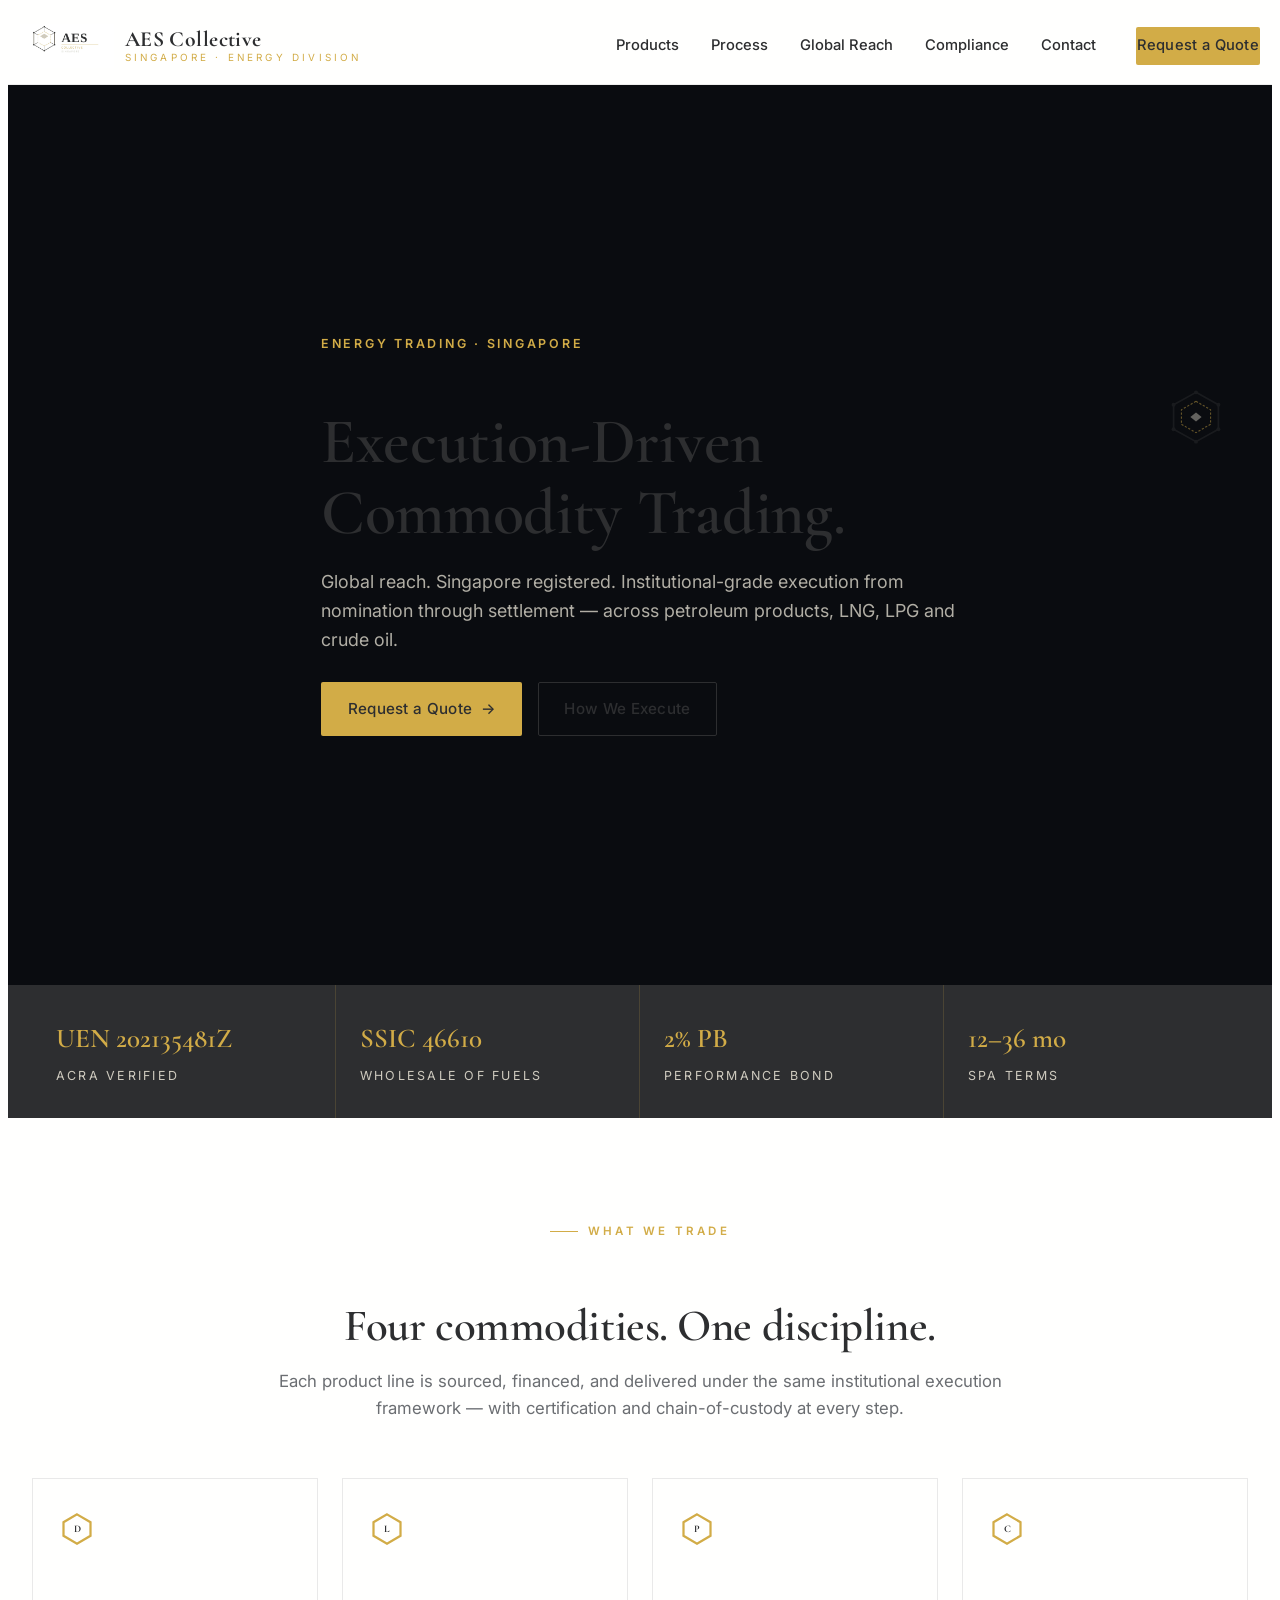
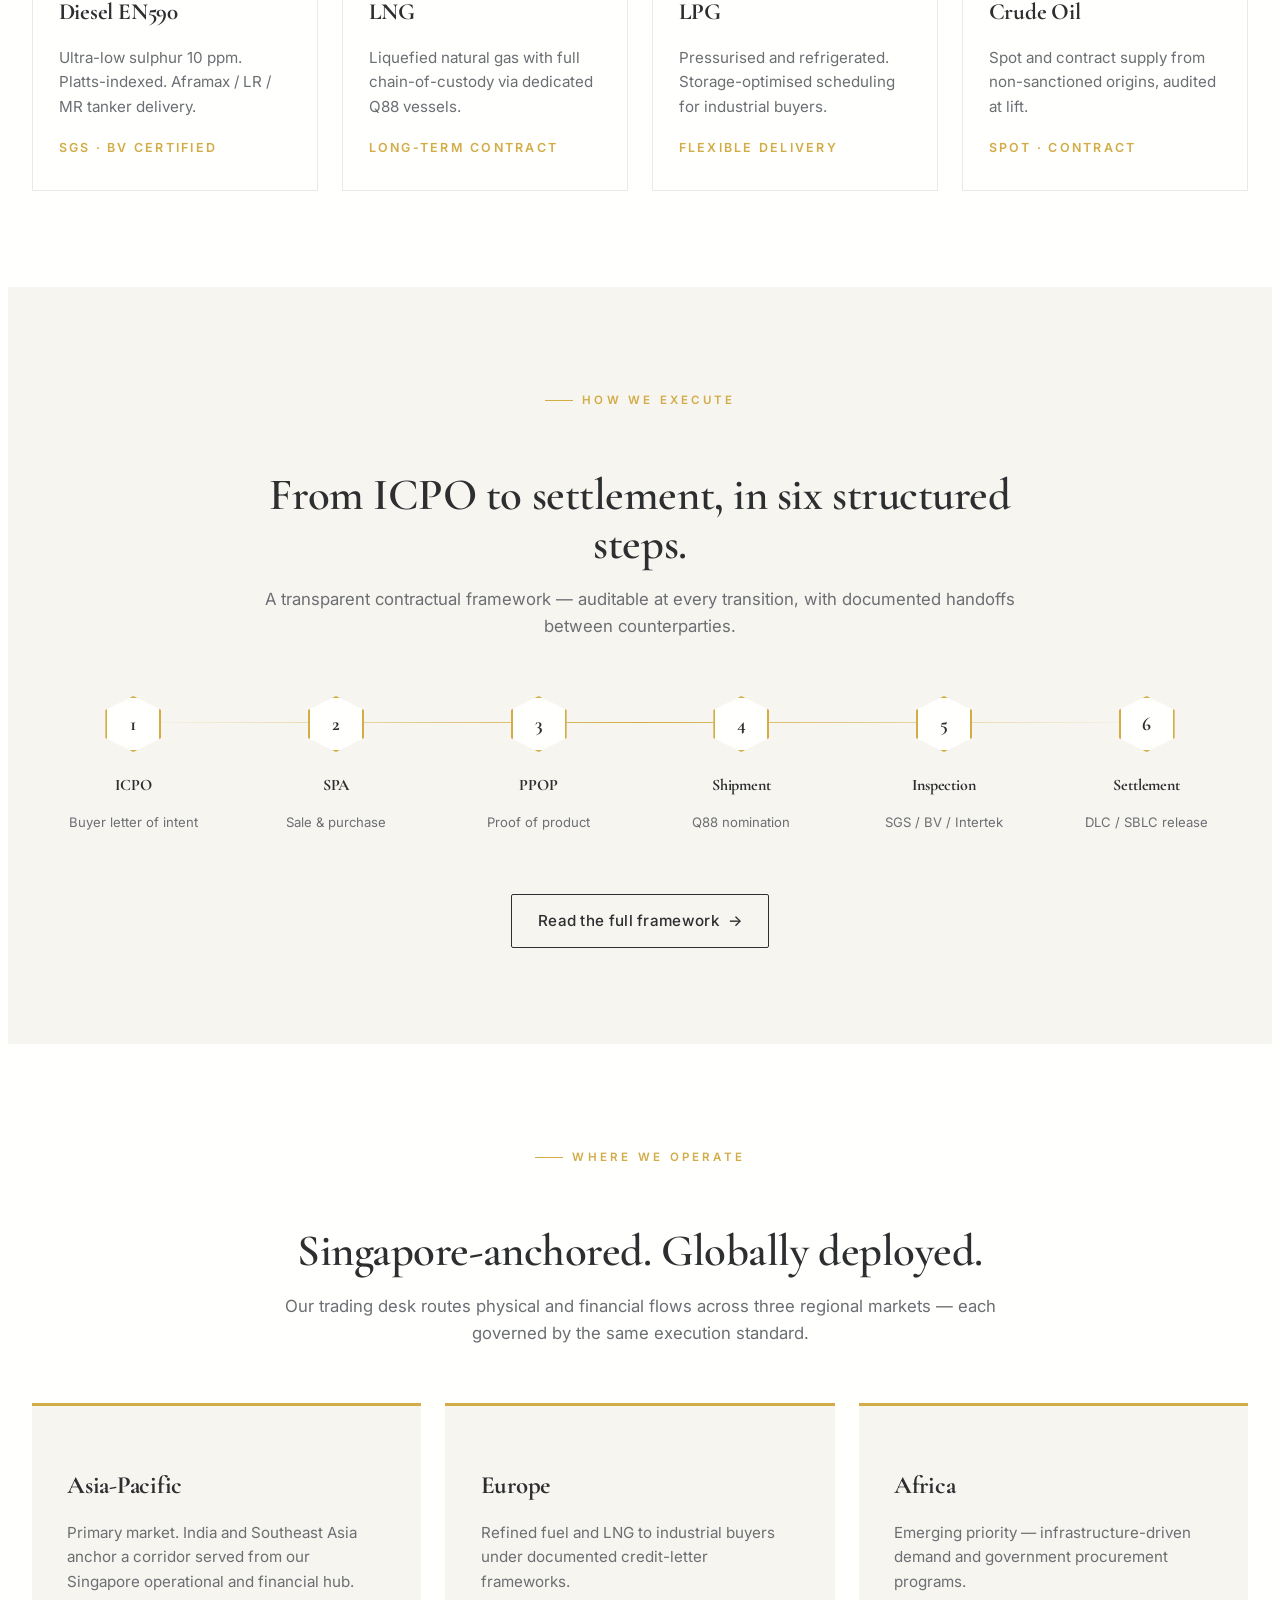
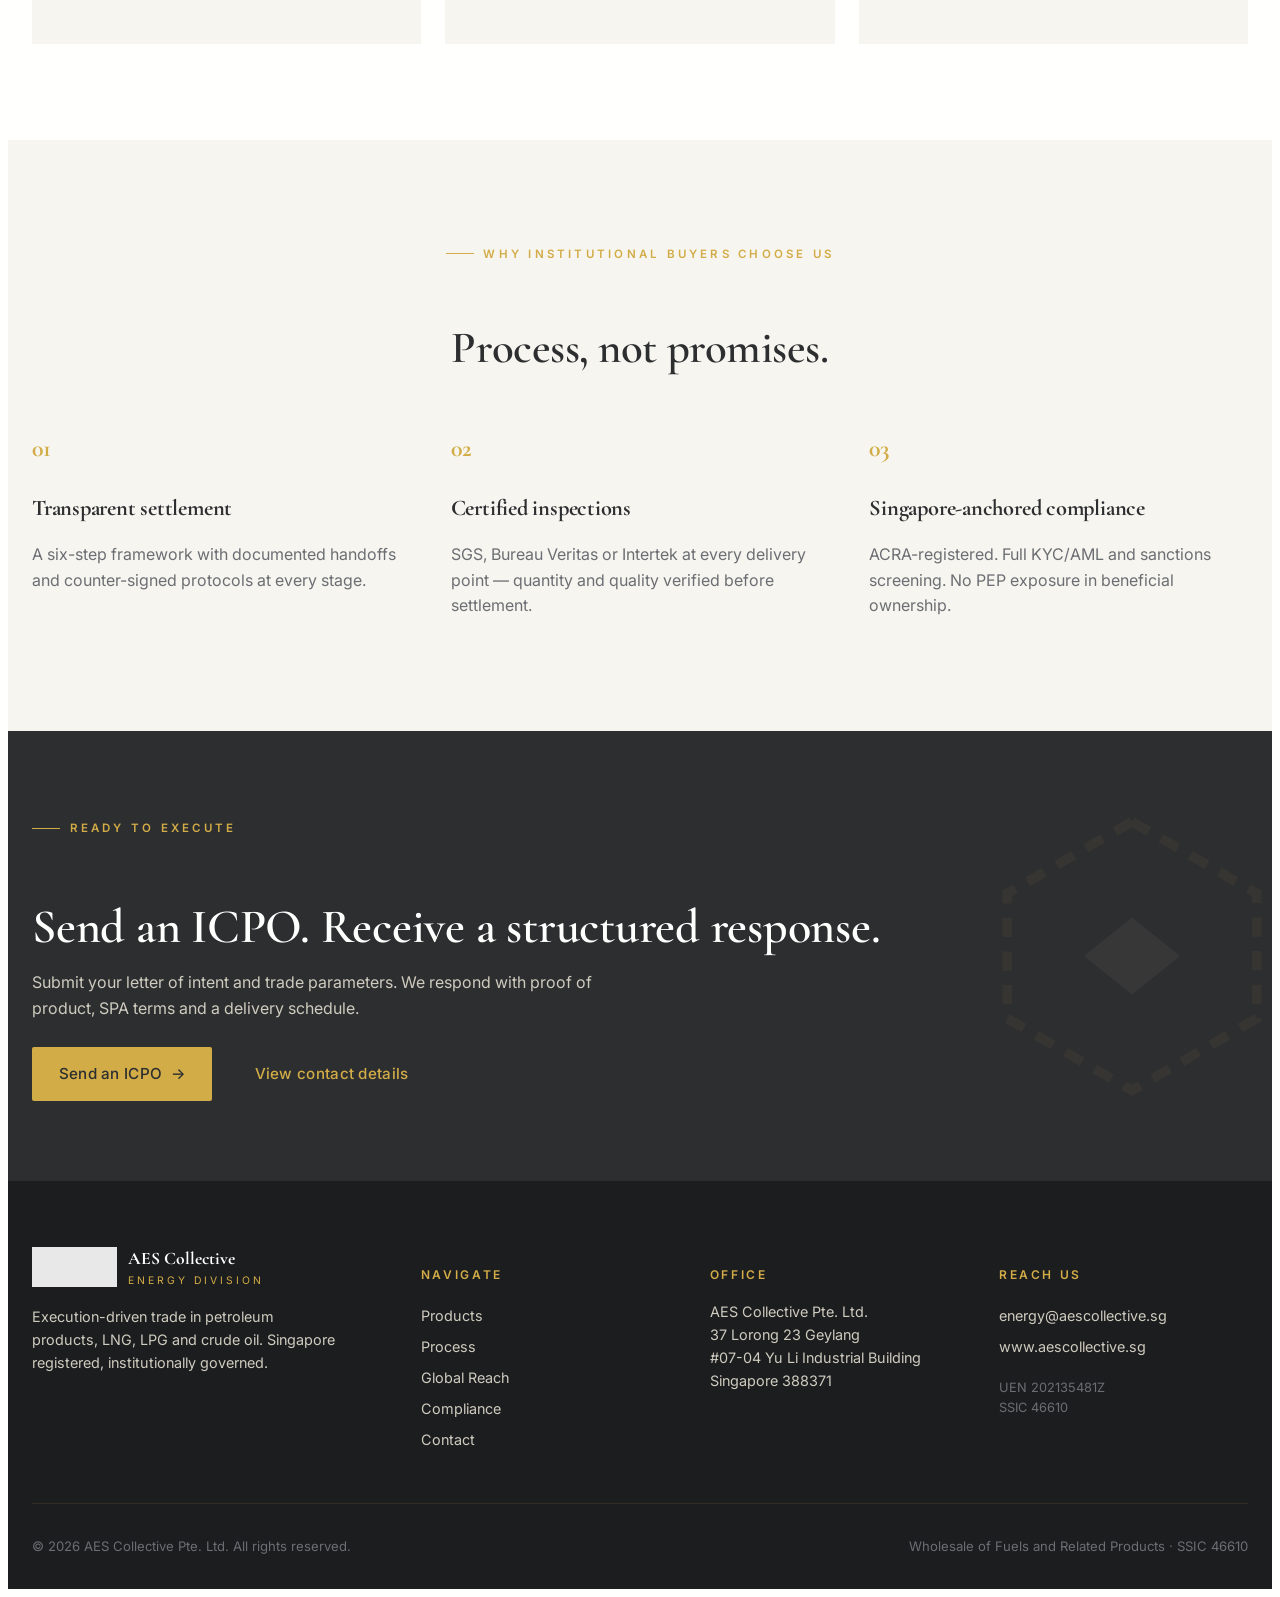
==== commit 5dfb680d: "Add cinematic hero video to homepage — 38s oil & gas showcase" ====
--- a/index.html
+++ b/index.html
@@ -37,16 +37,22 @@
 <!-- @endpartial -->
 
 <main>
-  <!-- Hero -->
-  <section class="hero">
-    <img src="assets/svg/hexmark.svg" alt="" class="hero-watermark"/>
-    <div class="wrap">
-      <span class="eyebrow">Energy Trading · Singapore</span>
-      <h1 class="font-serif">Execution-Driven Commodity Trading.</h1>
-      <p class="lead">Global reach. Singapore registered. Institutional-grade execution from nomination through settlement — across petroleum products, LNG, LPG and crude oil.</p>
-      <div class="hero-ctas">
-        <a href="mailto:energy@aescollective.sg?subject=Quote%20Request" class="btn btn-primary">Request a Quote <span class="arrow">→</span></a>
-        <a href="process.html" class="btn btn-outline">How We Execute</a>
+<!-- Hero -->
+  <section class="hero-video-section">
+    <video class="hero-bg-video" autoplay muted loop playsinline poster="assets/img/hero-poster.jpg">
+      <source src="assets/aes-collective-hero.mp4" type="video/mp4">
+    </video>
+    <div class="hero-overlay"></div>
+    <div class="hero-video-content">
+      <img src="assets/svg/hexmark.svg" alt="" class="hero-watermark"/>
+      <div class="wrap">
+        <span class="eyebrow">Energy Trading · Singapore</span>
+        <h1 class="font-serif">Execution-Driven Commodity Trading.</h1>
+        <p class="lead">Global reach. Singapore registered. Institutional-grade execution from nomination through settlement — across petroleum products, LNG, LPG and crude oil.</p>
+        <div class="hero-ctas">
+          <a href="mailto:energy@aescollective.sg?subject=Quote%20Request" class="btn btn-primary">Request a Quote <span class="arrow">→</span></a>
+          <a href="process.html" class="btn btn-outline">How We Execute</a>
+        </div>
       </div>
     </div>
   </section>
--- a/assets/css/site.css
+++ b/assets/css/site.css
@@ -135,6 +135,70 @@
 .eyebrow::before { content: ""; width: 28px; height: 1px; background: var(--gold); }
 .hero-ctas { display: flex; gap: 1rem; flex-wrap: wrap; }
 
+
+/* ── Hero Video ── */
+.hero-video-section {
+  position: relative;
+  width: 100%;
+  height: 100vh;
+  min-height: 600px;
+  overflow: hidden;
+  background: #0a0c10;
+}
+.hero-bg-video {
+  position: absolute;
+  top: 0; left: 0;
+  width: 100%; height: 100%;
+  object-fit: cover;
+  z-index: 1;
+}
+.hero-overlay {
+  position: absolute;
+  top: 0; left: 0;
+  width: 100%; height: 100%;
+  background: linear-gradient(135deg, rgba(10,12,16,0.82) 0%, rgba(10,12,16,0.45) 50%, rgba(10,12,16,0.70) 100%);
+  z-index: 2;
+}
+.hero-video-content {
+  position: relative;
+  z-index: 3;
+  display: flex;
+  align-items: center;
+  width: 100%;
+  height: 100%;
+}
+.hero-video-content .wrap {
+  max-width: 760px;
+}
+.hero-video-content .eyebrow {
+  color: #D2AC47;
+  font-size: 0.78rem;
+  letter-spacing: 0.22em;
+  text-transform: uppercase;
+  font-weight: 600;
+  display: block;
+  margin-bottom: 0.85rem;
+}
+.hero-video-content h1 {
+  font-size: clamp(2.4rem, 5.5vw, 4rem);
+  line-height: 1.1;
+  margin-bottom: 1.25rem;
+  max-width: 18ch;
+}
+.hero-video-content .lead {
+  font-size: clamp(1rem, 1.4vw, 1.15rem);
+  color: rgba(207,203,191,0.85);
+  max-width: 58ch;
+  margin-bottom: 1.75rem;
+}
+.hero-video-content .hero-watermark {
+  position: absolute;
+  top: 2rem; right: 3rem;
+  width: 56px;
+  opacity: 0.45;
+  pointer-events: none;
+}
+
 /* ---------- Stat strip ---------- */
 .stat-strip { background: var(--navy); color: var(--bg); }
 .stat-grid {
